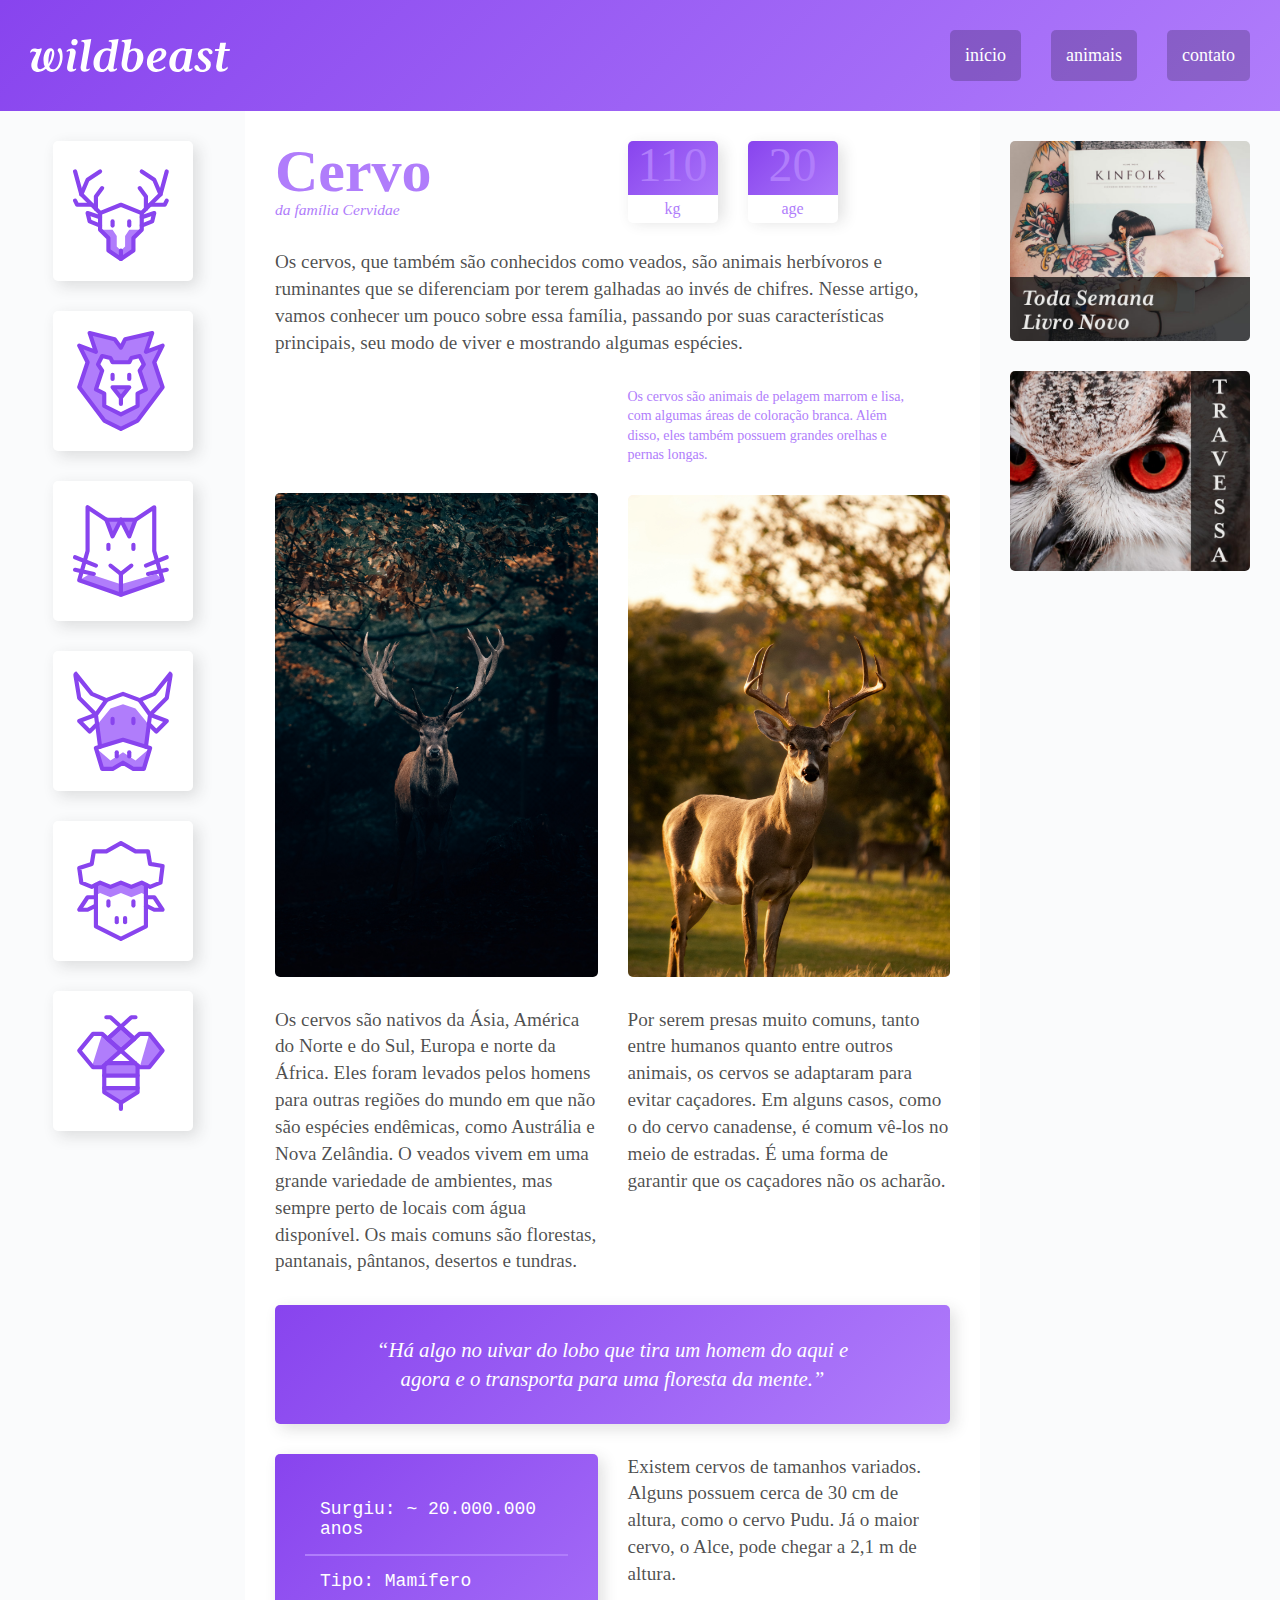
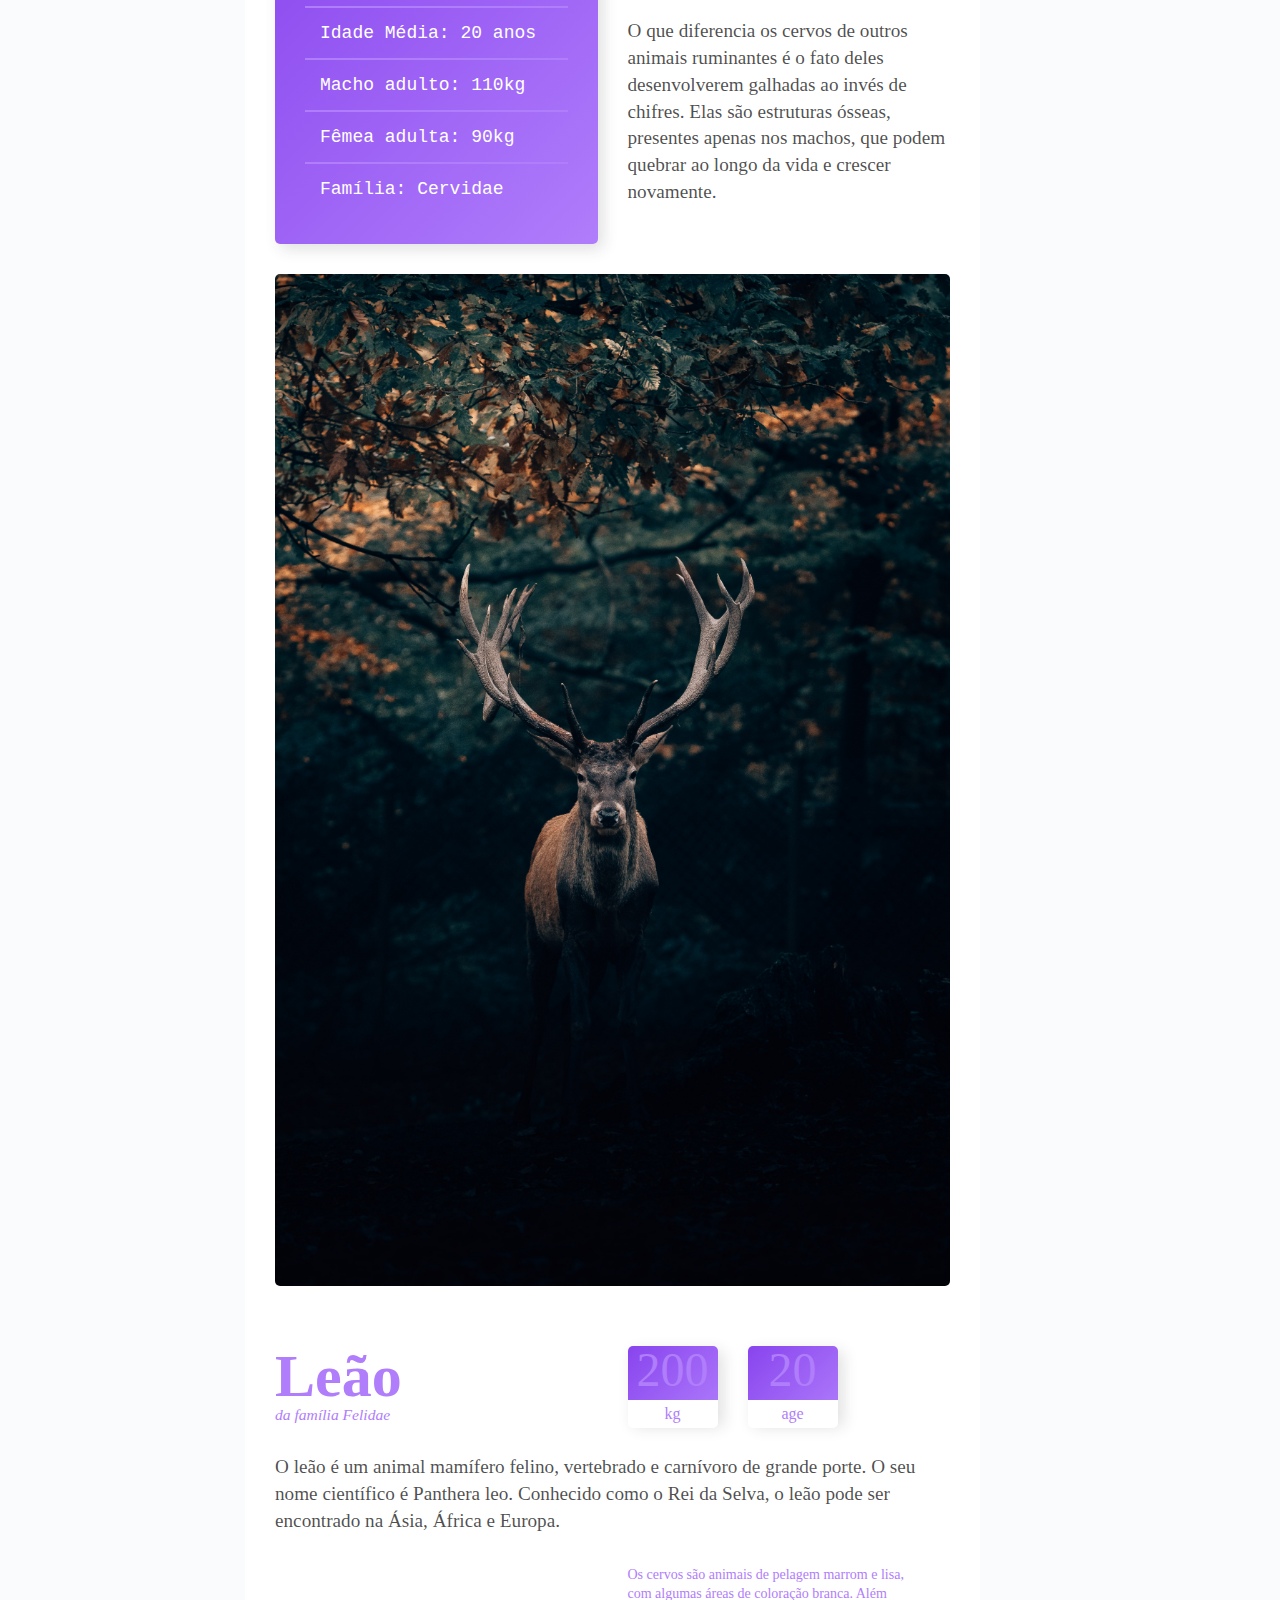
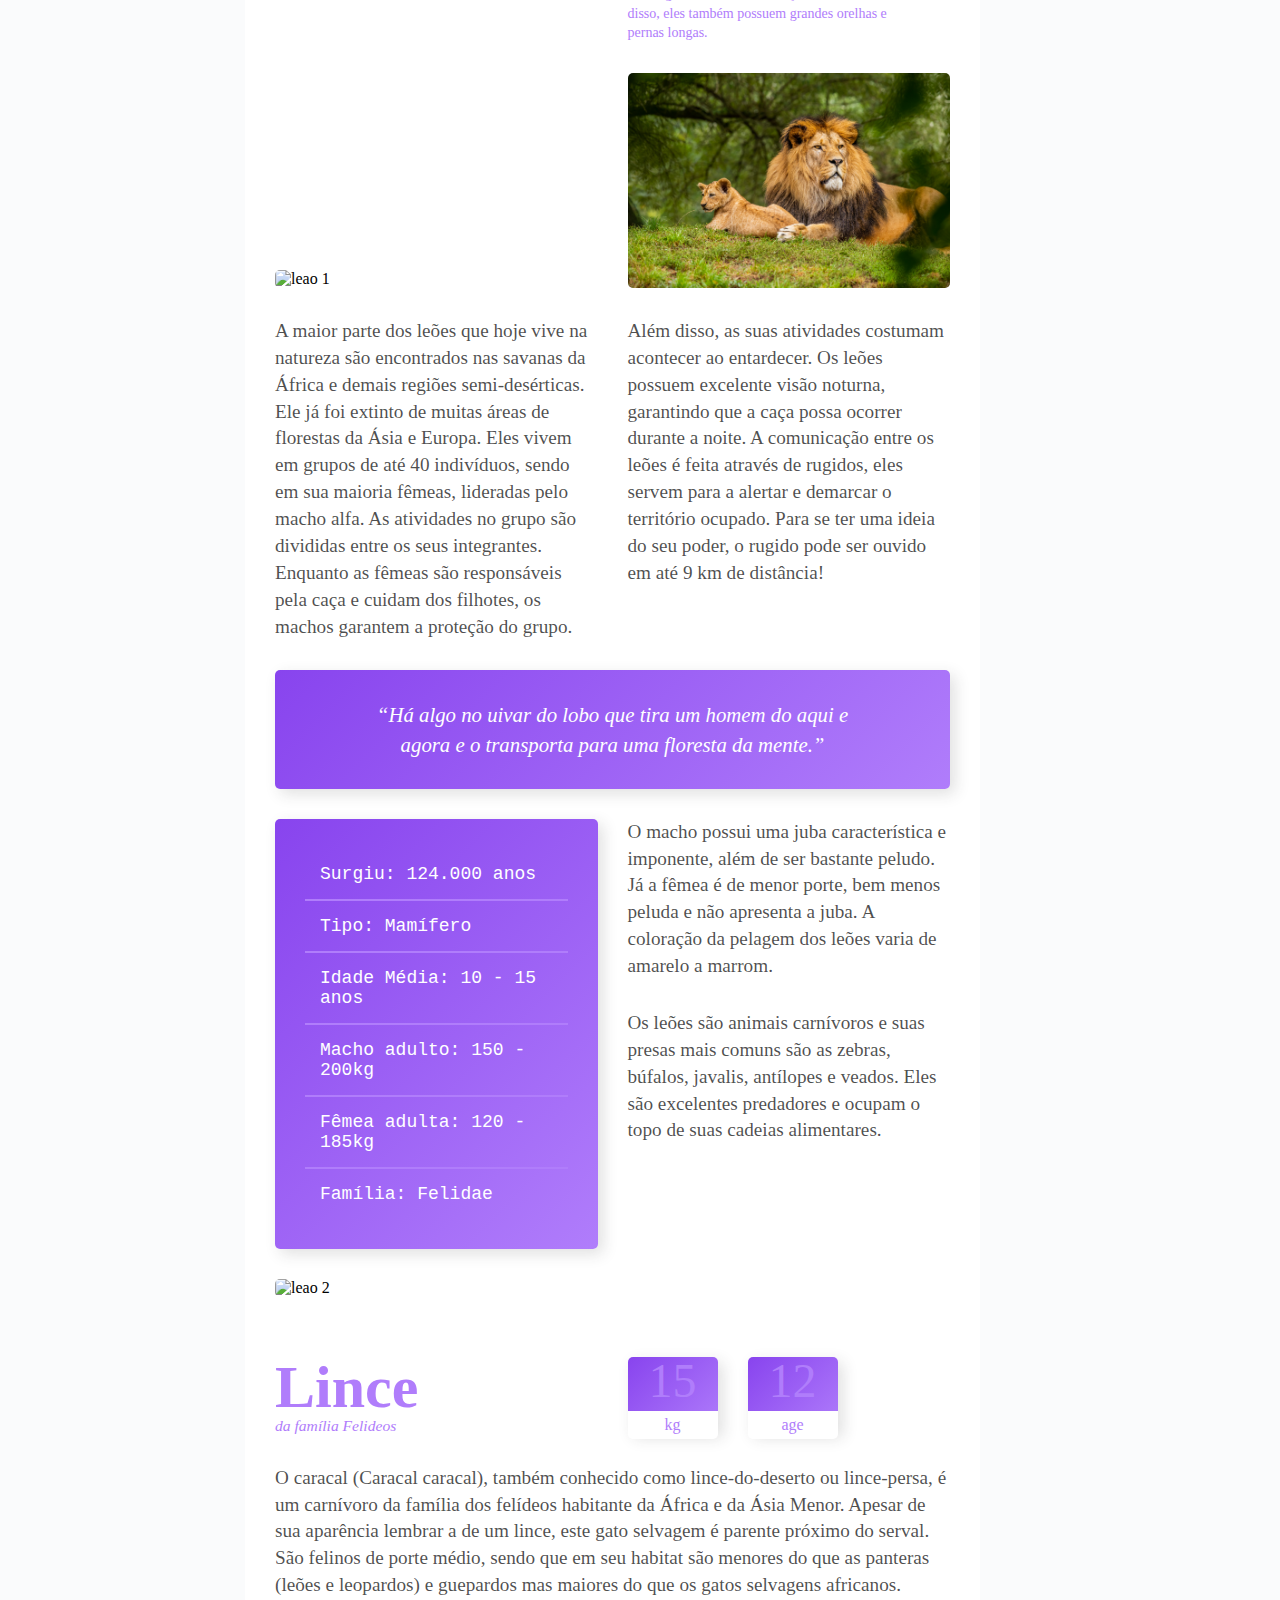
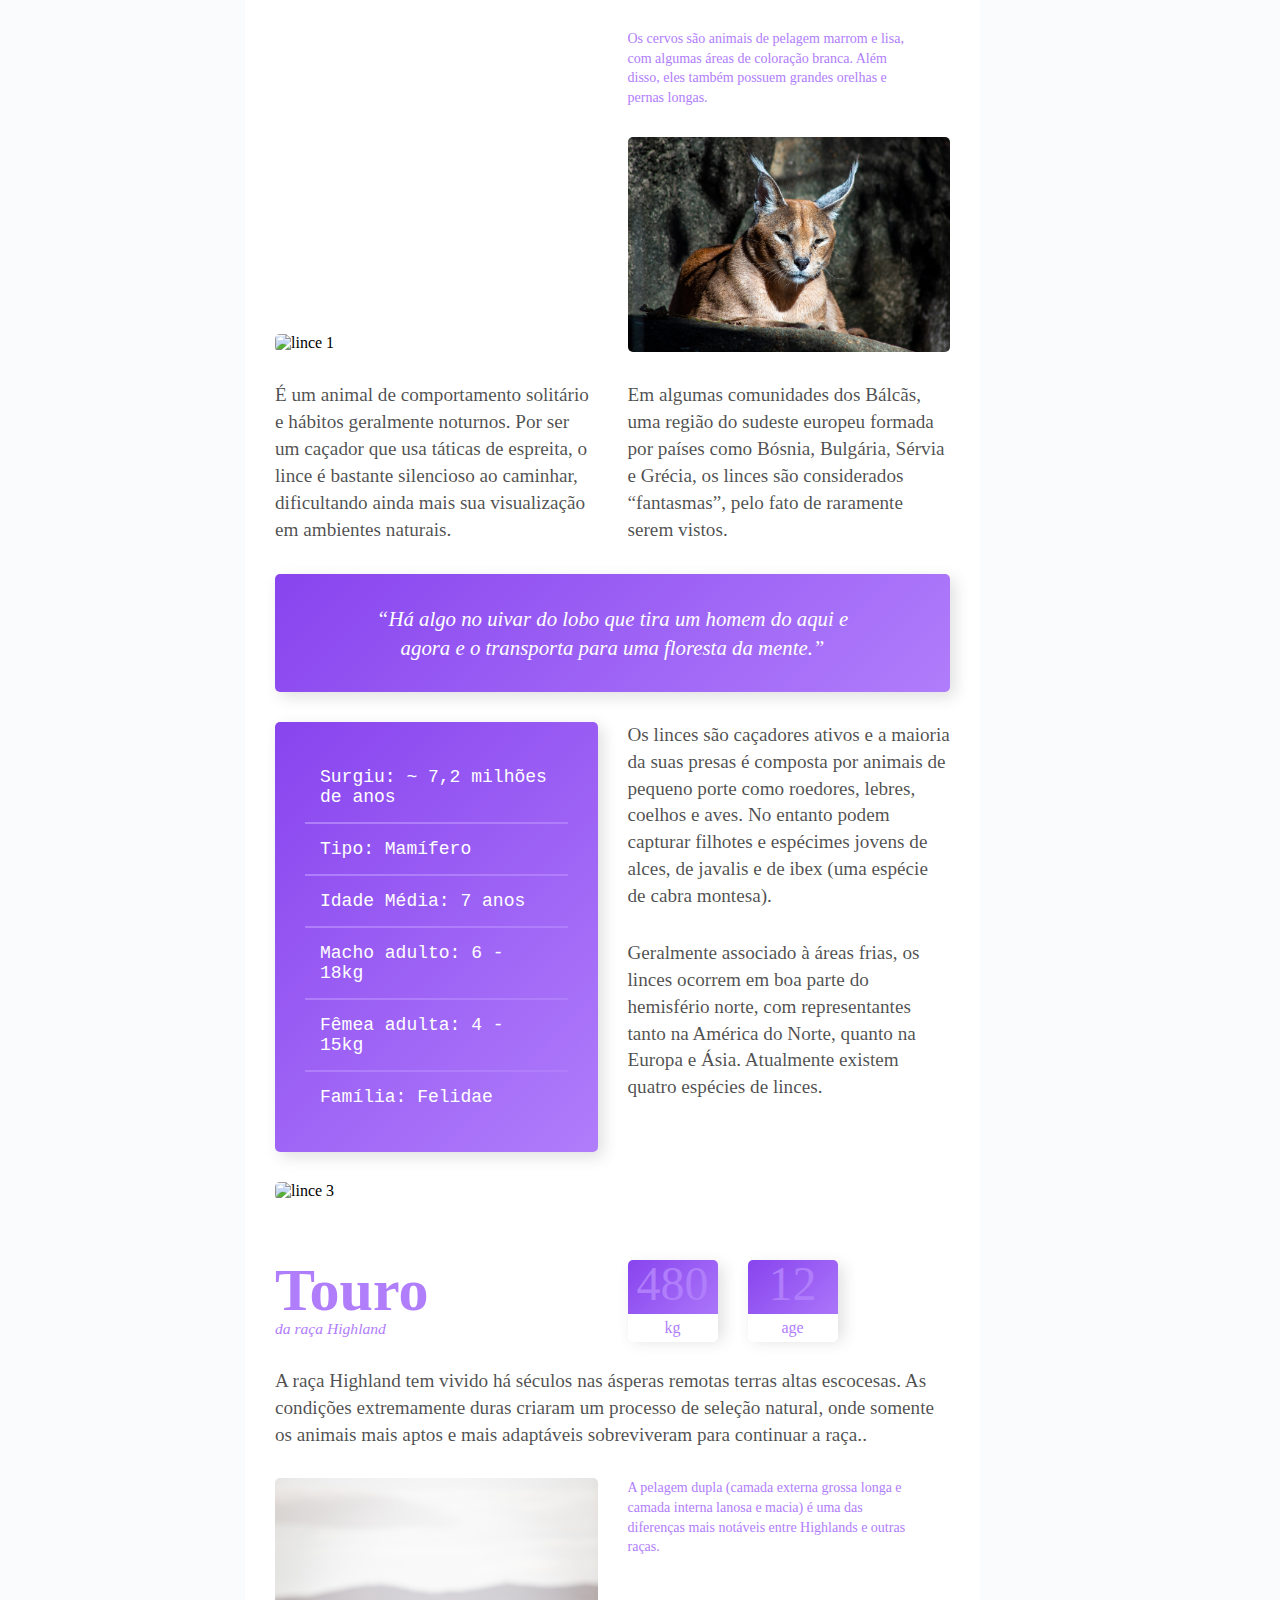
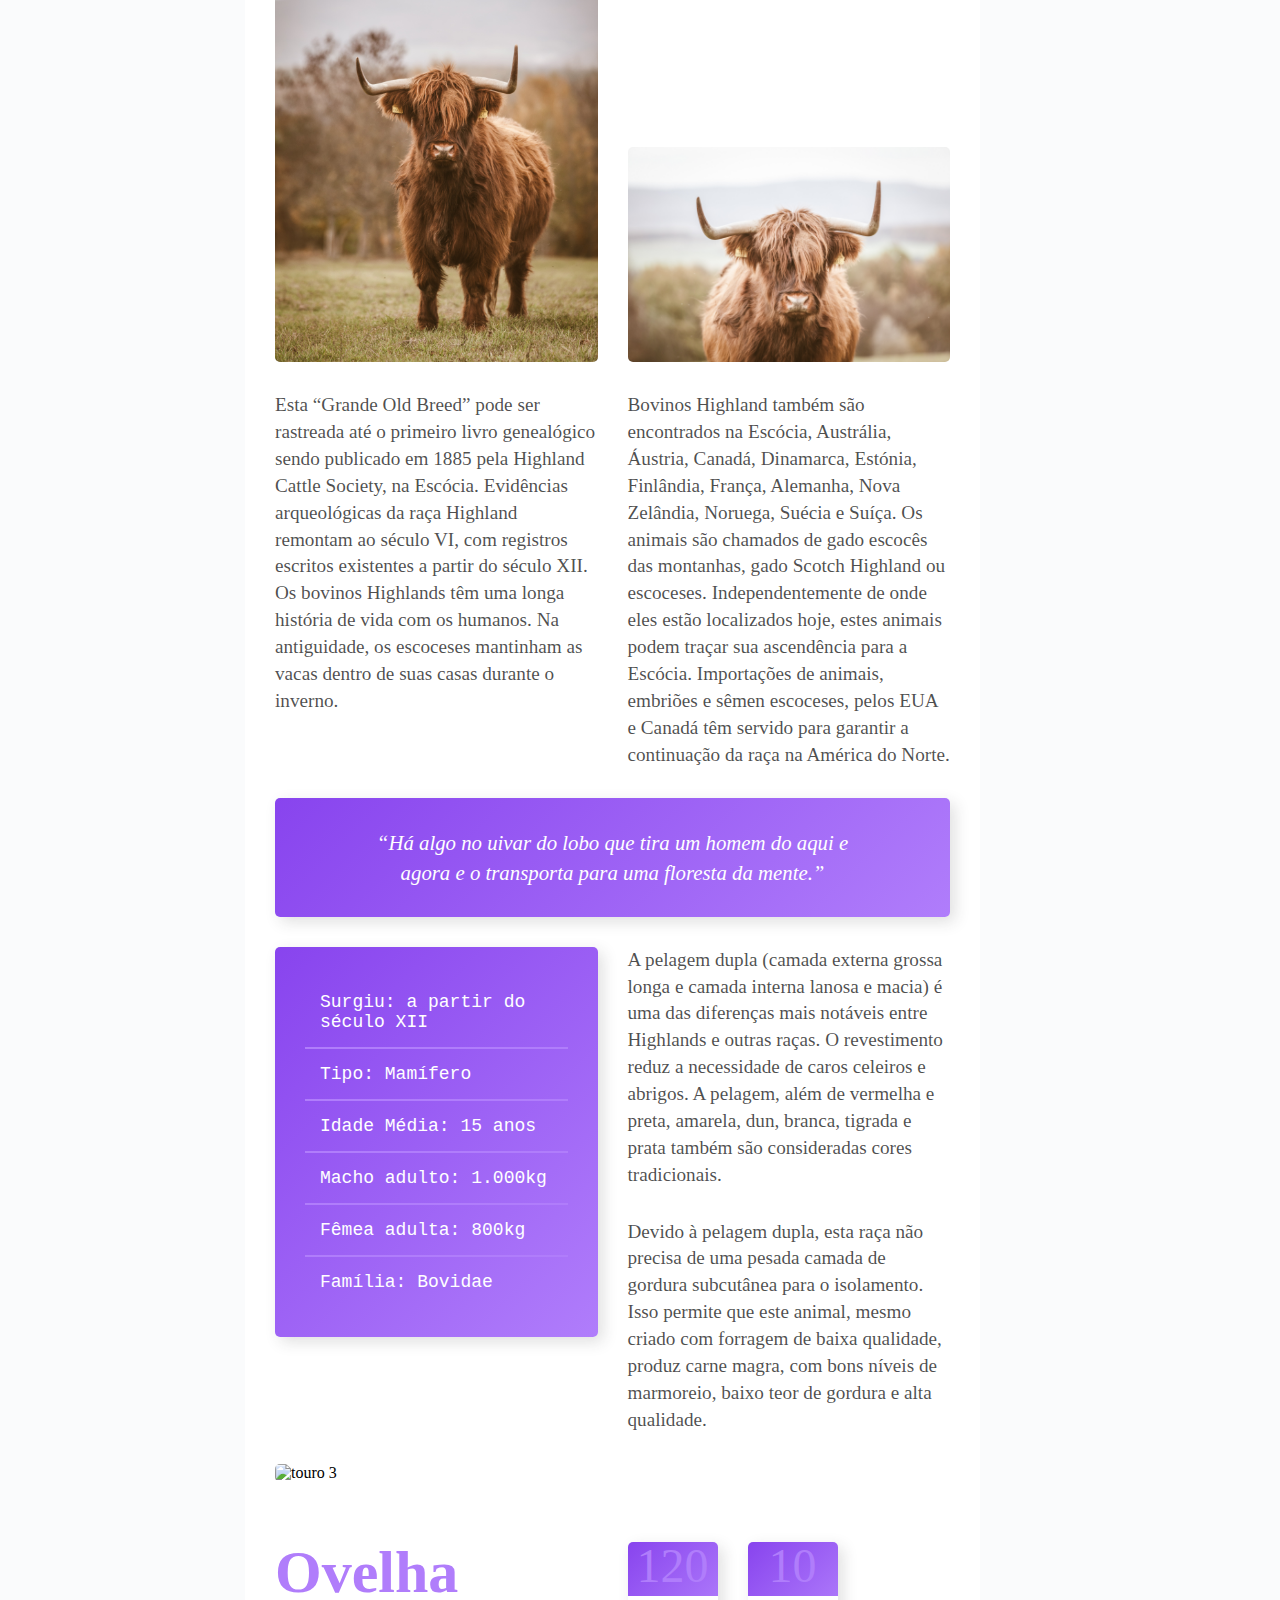
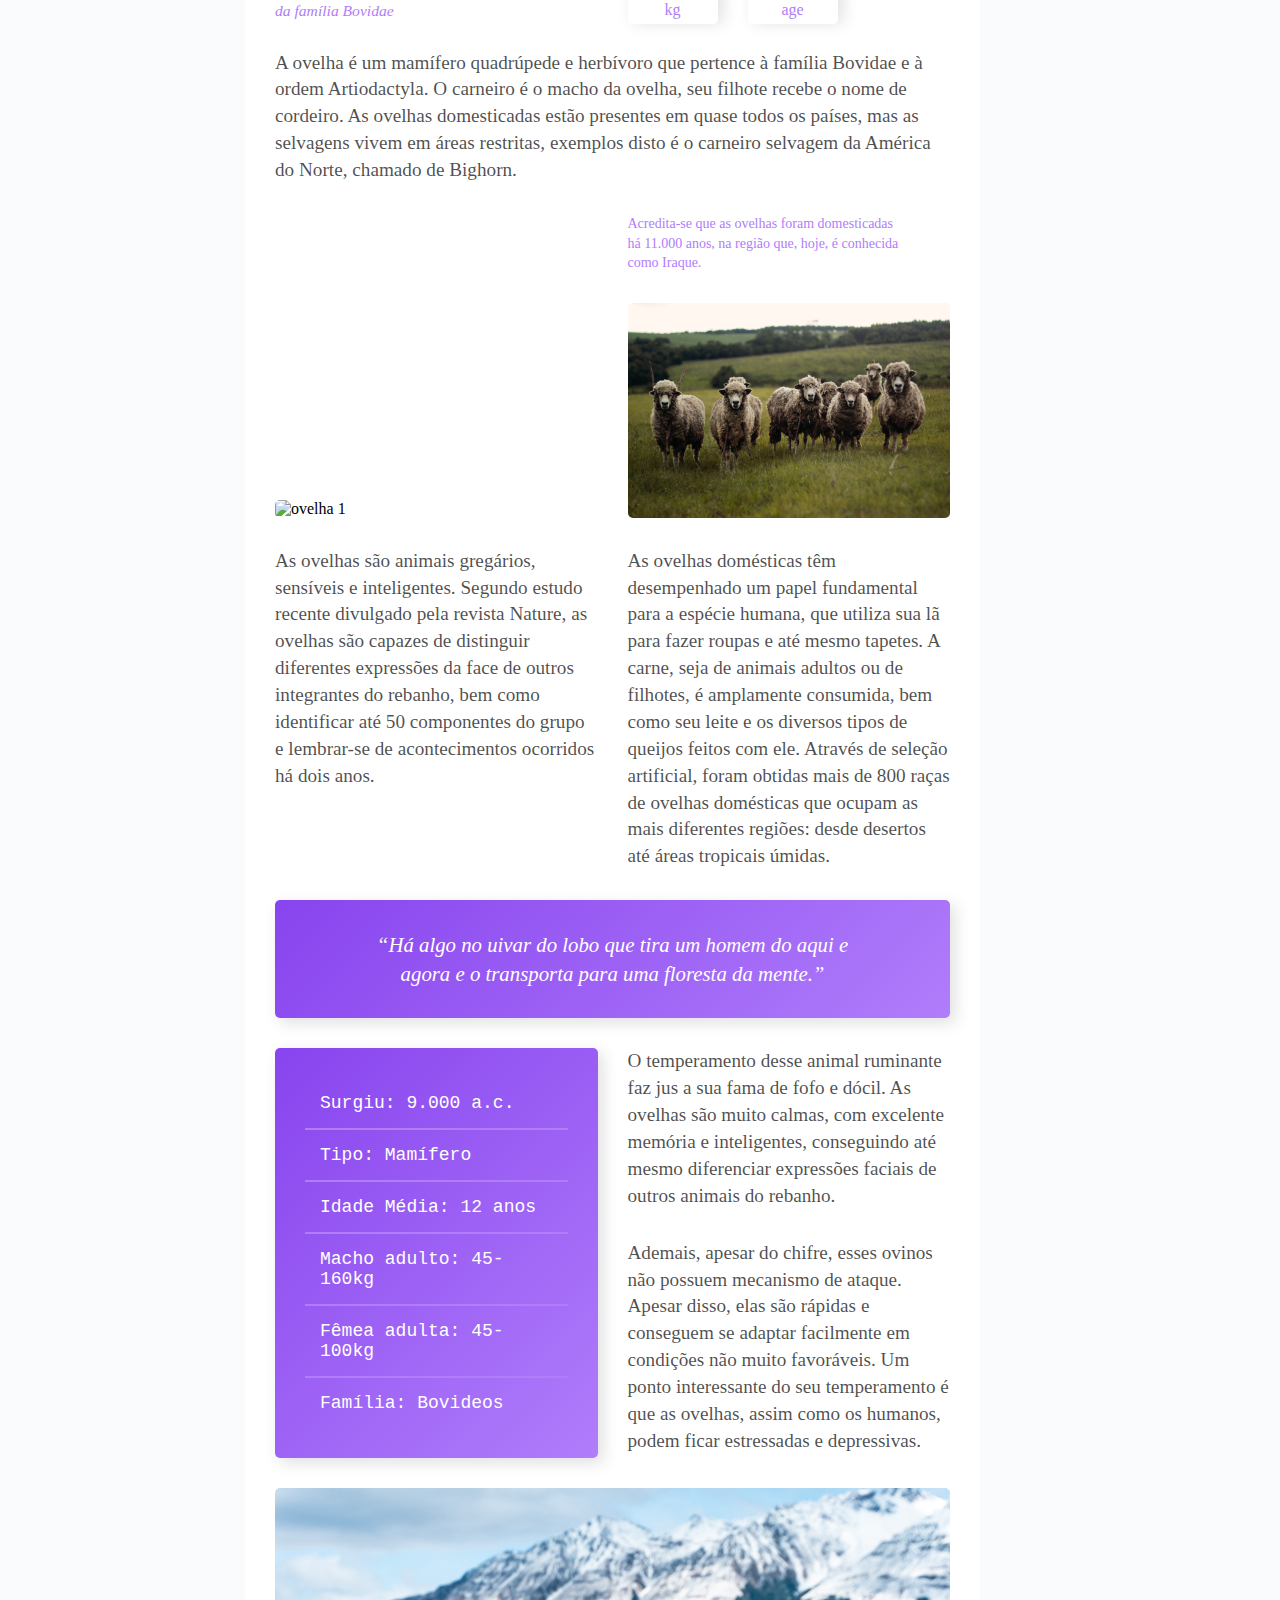
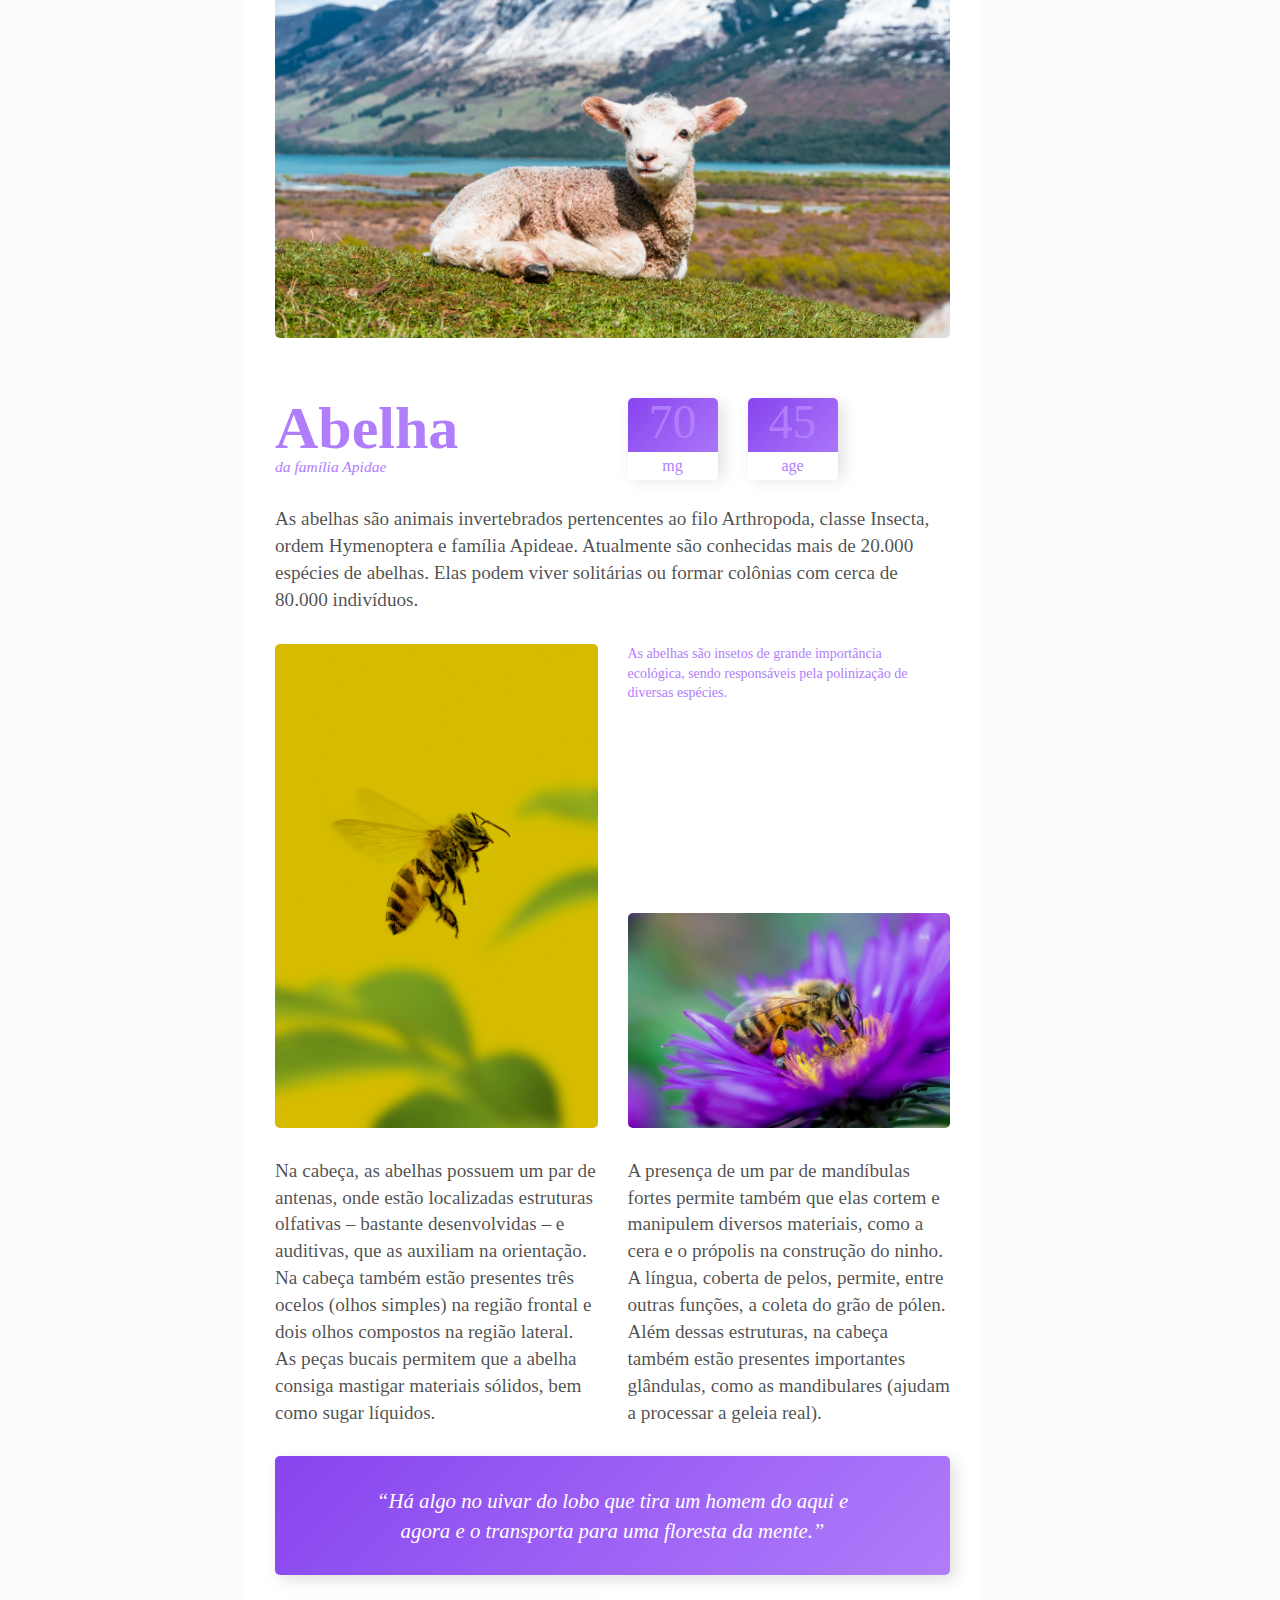
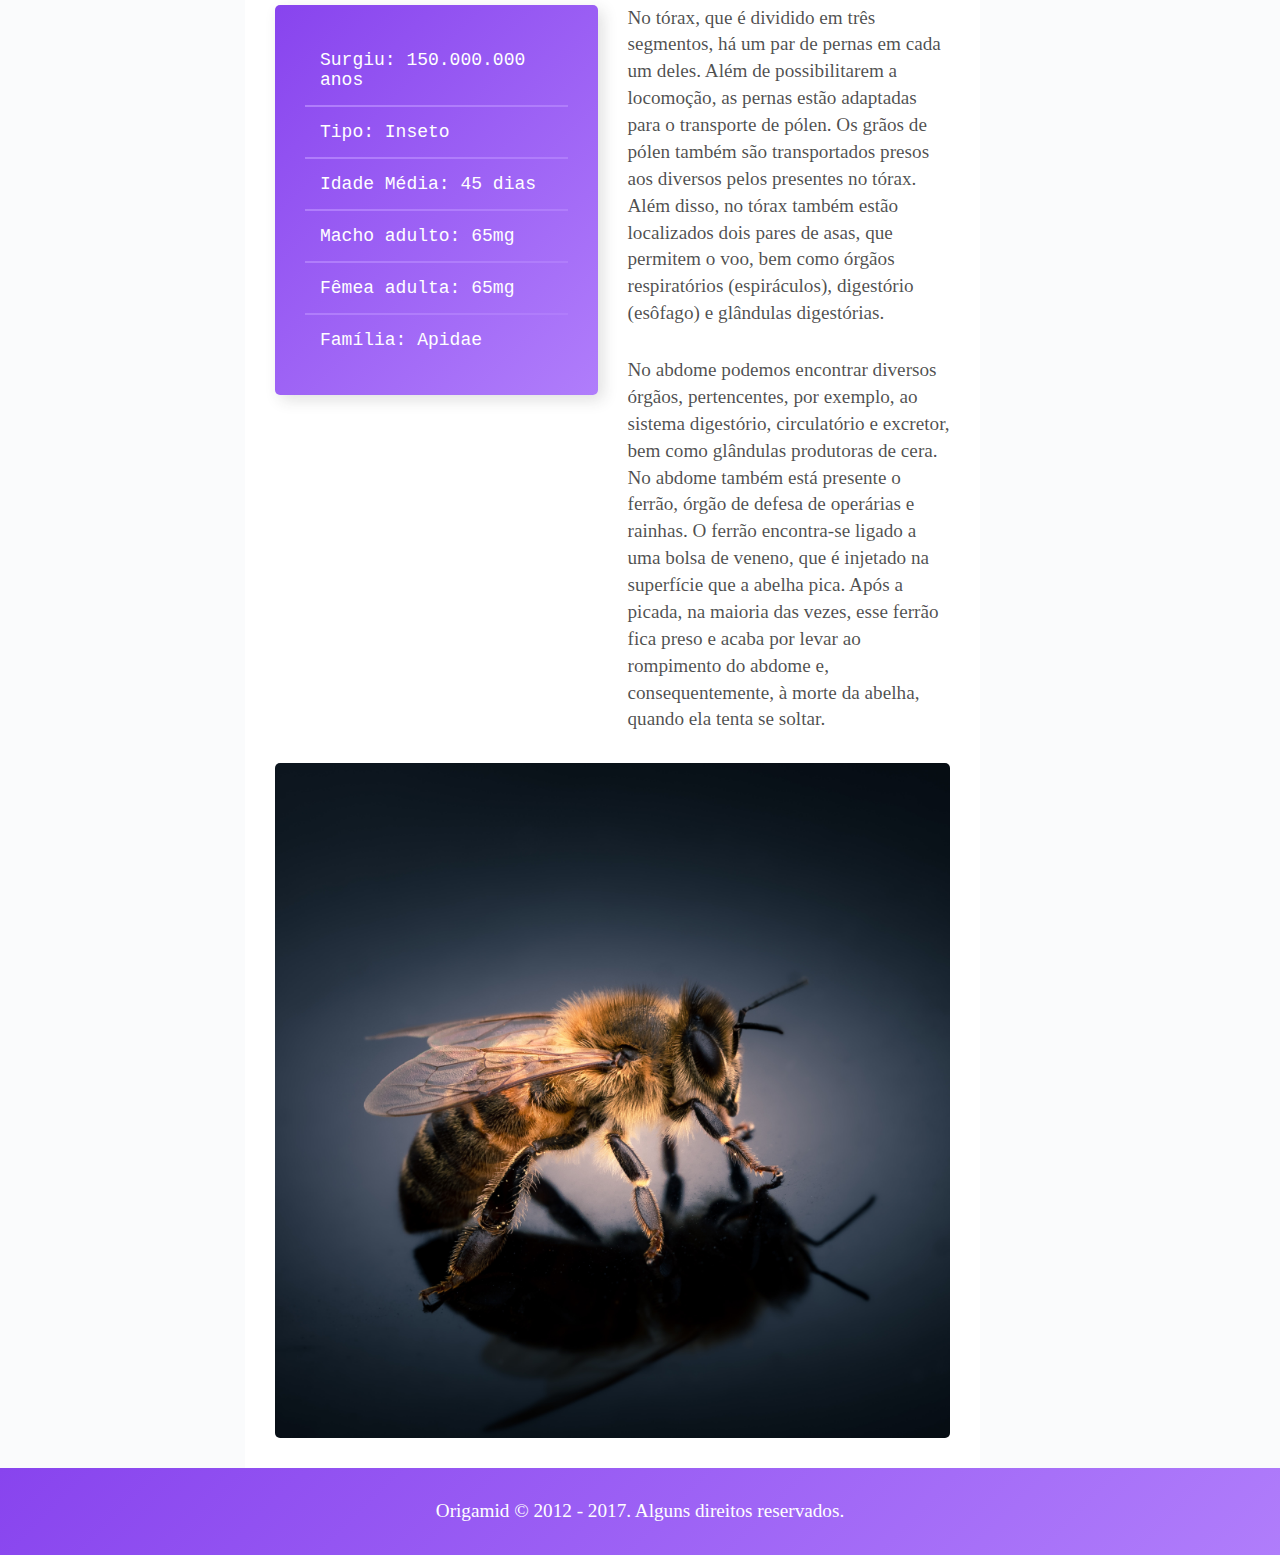
==== index.html @ 0ec4f4d4 "Adicionando classes de js aos elementos para manipulá-los" ====
<!DOCTYPE html>
<html lang="pt-BR">

<head>

  <meta charset="UTF-8">
  <meta http-equiv="X-UA-Compatible" content="IE=edge">
  <meta name="viewport" content="width=device-width, initial-scale=1.0, shrink-to-fit=no">

  <link href="https://fonts.googleapis.com/css2?family=Volkhov:ital,wght@0,400;0,700;1,400&display=swap" rel="stylesheet">

  <link rel="stylesheet" href="css/style.css">

  <title>Wildbeast</title>

</head>

<body>

  <div class="estrutura">
    <header class="header">
      <a href="#" class="logo"><img src="img/wildbeast.svg" alt="wildbeast"></a>

      <nav>
        <ul>
          <li><a href="./index.html">início</a></li>
          <li><a href="./animais.html">animais</a></li>
          <li><a href="./contato.html">contato</a></li>
        </ul>
      </nav>
    </header>

    <nav class="sidenav js-tabmenu">
      <ul>
        <li><a href="#"><img src="img/icones/cervo.svg" alt="cervo"></a></li>
        <li><a href="#"><img src="img/icones/leao.svg" alt="leao"></a></li>
        <li><a href="#"><img src="img/icones/gato.svg" alt="gato"></a></li>
        <li><a href="#"><img src="img/icones/vaca.svg" alt="vaca"></a></li>
        <li><a href="#"><img src="img/icones/ovelha.svg" alt="ovelha"></a></li>
        <li><a href="#"><img src="img/icones/abelha.svg" alt="abelha"></a></li>
      </ul>
    </nav>

    <main>
      <div class="js-tabcontent">
        <section class="content cervo">
          <div class="titulo">
            <h1>Cervo</h1>
            <span>da família Cervidae</span>
          </div>

          <div class="caracteristicas">
            <div>
              <span class="numero">110</span>
              <span class="rotulo">kg</span>
            </div>
            <div>
              <span class="numero">20</span>
              <span class="rotulo">age</span>
            </div>
          </div>
          <p class="col-wide">Os cervos, que também são conhecidos como veados, são animais herbívoros e ruminantes que se diferenciam por terem galhadas ao invés de chifres. Nesse artigo, vamos conhecer um pouco sobre essa família, passando por suas características principais, seu modo de viver e mostrando algumas espécies.</p>

          <img class="imagem-1" src="img/cervo1.jpg" alt="cervo 1">

          <p class="destaque">Os cervos são animais de pelagem marrom e lisa, com algumas áreas de coloração branca. Além disso, eles também possuem grandes orelhas e pernas longas.</p>

          <img class="imagem-2" src="img/cervo2.jpg" alt="cervo 2">

          <p>Os cervos são nativos da Ásia, América do Norte e do Sul, Europa e norte da África. Eles foram levados pelos homens para outras regiões do mundo em que não são espécies endêmicas, como Austrália e Nova Zelândia. O veados vivem em uma grande variedade de ambientes, mas sempre perto de locais com água disponível. Os mais comuns são florestas, pantanais, pântanos, desertos e tundras.</p>

          <p>Por serem presas muito comuns, tanto entre humanos quanto entre outros animais, os cervos se adaptaram para evitar caçadores. Em alguns casos, como o do cervo canadense, é comum vê-los no meio de estradas. É uma forma de garantir que os caçadores não os acharão.</p>

          <blockquote class="citacao col-wide">
            <p>“Há algo no uivar do lobo que tira um homem do aqui e agora e o transporta para uma floresta da mente.”</p>
          </blockquote>

          <ul class="atributos">
            <li>Surgiu: ~ 20.000.000 anos</li>
            <li>Tipo: Mamífero</li>
            <li>Idade Média: 20 anos</li>
            <li>Macho adulto: 110kg</li>
            <li>Fêmea adulta: 90kg</li>
            <li>Família: Cervidae</li>
          </ul>

          <div class="informacoes">
            <p>Existem cervos de tamanhos variados. Alguns possuem cerca de 30 cm de altura, como o cervo Pudu. Já o maior cervo, o Alce, pode chegar a 2,1 m de altura.</p>
            <p>O que diferencia os cervos de outros animais ruminantes é o fato deles desenvolverem galhadas ao invés de chifres. Elas são estruturas ósseas, presentes apenas nos machos, que podem quebrar ao longo da vida e crescer novamente.</p>
          </div>

          <img class="col-wide" src="img/cervo3.jpg" alt="cervo 3">
        </section>

        <section class="content leao">
          <div class="titulo">
            <h1>Leão</h1>
            <span>da família Felidae</span>
          </div>

          <div class="caracteristicas">
            <div>
              <span class="numero">200</span>
              <span class="rotulo">kg</span>
            </div>
            <div>
              <span class="numero">20</span>
              <span class="rotulo">age</span>
            </div>
          </div>
          <p class="col-wide">O leão é um animal mamífero felino, vertebrado e carnívoro de grande porte. O seu nome científico é Panthera leo. Conhecido como o Rei da Selva, o leão pode ser encontrado na Ásia, África e Europa.</p>

          <img class="imagem-1" src="img/leao1.jpg" alt="leao 1">

          <p class="destaque">Os cervos são animais de pelagem marrom e lisa, com algumas áreas de coloração branca. Além disso, eles também possuem grandes orelhas e pernas longas.</p>

          <img class="imagem-2" src="img/leao3.jpg" alt="leao 3">

          <p>A maior parte dos leões que hoje vive na natureza são encontrados nas savanas da África e demais regiões semi-desérticas. Ele já foi extinto de muitas áreas de florestas da Ásia e Europa. Eles vivem em grupos de até 40 indivíduos, sendo em sua maioria fêmeas, lideradas pelo macho alfa. As atividades no grupo são divididas entre os seus integrantes. Enquanto as fêmeas são responsáveis pela caça e cuidam dos filhotes, os machos garantem a proteção do grupo.</p>

          <p>Além disso, as suas atividades costumam acontecer ao entardecer. Os leões possuem excelente visão noturna, garantindo que a caça possa ocorrer durante a noite. A comunicação entre os leões é feita através de rugidos, eles servem para a alertar e demarcar o território ocupado. Para se ter uma ideia do seu poder, o rugido pode ser ouvido em até 9 km de distância!</p>

          <blockquote class="citacao col-wide">
            <p>“Há algo no uivar do lobo que tira um homem do aqui e agora e o transporta para uma floresta da mente.”</p>
          </blockquote>

          <ul class="atributos">
            <li>Surgiu: 124.000 anos</li>
            <li>Tipo: Mamífero</li>
            <li>Idade Média: 10 - 15 anos</li>
            <li>Macho adulto: 150 - 200kg</li>
            <li>Fêmea adulta: 120 - 185kg</li>
            <li>Família: Felidae</li>
          </ul>

          <div class="informacoes">
            <p>O macho possui uma juba característica e imponente, além de ser bastante peludo. Já a fêmea é de menor porte, bem menos peluda e não apresenta a juba. A coloração da pelagem dos leões varia de amarelo a marrom.</p>
            <p>Os leões são animais carnívoros e suas presas mais comuns são as zebras, búfalos, javalis, antílopes e veados. Eles são excelentes predadores e ocupam o topo de suas cadeias alimentares.</p>
          </div>

          <img class="col-wide" src="img/leao2.jpg" alt="leao 2">
        </section>

        <section class="content lince">
          <div class="titulo">
            <h1>Lince</h1>
            <span>da família Felideos</span>
          </div>

          <div class="caracteristicas">
            <div>
              <span class="numero">15</span>
              <span class="rotulo">kg</span>
            </div>
            <div>
              <span class="numero">12</span>
              <span class="rotulo">age</span>
            </div>
          </div>
          <p class="col-wide">O caracal (Caracal caracal), também conhecido como lince-do-deserto ou lince-persa, é um carnívoro da família dos felídeos habitante da África e da Ásia Menor. Apesar de sua aparência lembrar a de um lince, este gato selvagem é parente próximo do serval. São felinos de porte médio, sendo que em seu habitat são menores do que as panteras (leões e leopardos) e guepardos mas maiores do que os gatos selvagens africanos.</p>

          <img class="imagem-1" src="img/gato-selvagem1.jpg" alt="lince 1">

          <p class="destaque">Os cervos são animais de pelagem marrom e lisa, com algumas áreas de coloração branca. Além disso, eles também possuem grandes orelhas e pernas longas.</p>

          <img class="imagem-2" src="img/gato-selvagem2.jpg" alt="lince 2">

          <p>É um animal de comportamento solitário e hábitos geralmente noturnos. Por ser um caçador que usa táticas de espreita, o lince é bastante silencioso ao caminhar, dificultando ainda mais sua visualização em ambientes naturais.</p>

          <p>Em algumas comunidades dos Bálcãs, uma região do sudeste europeu formada por países como Bósnia, Bulgária, Sérvia e Grécia, os linces são considerados “fantasmas”, pelo fato de raramente serem vistos.</p>

          <blockquote class="citacao col-wide">
            <p>“Há algo no uivar do lobo que tira um homem do aqui e agora e o transporta para uma floresta da mente.”</p>
          </blockquote>

          <ul class="atributos">
            <li>Surgiu: ~ 7,2 milhões de anos</li>
            <li>Tipo: Mamífero</li>
            <li>Idade Média: 7 anos</li>
            <li>Macho adulto: 6 - 18kg</li>
            <li>Fêmea adulta: 4 - 15kg</li>
            <li>Família: Felidae</li>
          </ul>

          <div class="informacoes">
            <p>Os linces são caçadores ativos e a maioria da suas presas é composta por animais de pequeno porte como roedores, lebres, coelhos e aves. No entanto podem capturar filhotes e espécimes jovens de alces, de javalis e de ibex (uma espécie de cabra montesa).</p>
            <p>Geralmente associado à áreas frias, os linces ocorrem em boa parte do hemisfério norte, com representantes tanto na América do Norte, quanto na Europa e Ásia. Atualmente existem quatro espécies de linces.</p>
          </div>

          <img class="col-wide" src="img/gato-selvagem3.jpg" alt="lince 3">
        </section>

        <section class="content touro">
          <div class="titulo">
            <h1>Touro</h1>
            <span>da raça Highland</span>
          </div>

          <div class="caracteristicas">
            <div>
              <span class="numero">480</span>
              <span class="rotulo">kg</span>
            </div>
            <div>
              <span class="numero">12</span>
              <span class="rotulo">age</span>
            </div>
          </div>
          <p class="col-wide">A raça Highland tem vivido há séculos nas ásperas remotas terras altas escocesas. As condições extremamente duras criaram um processo de seleção natural, onde somente os animais mais aptos e mais adaptáveis sobreviveram para continuar a raça..</p>

          <img class="imagem-1" src="img/touro1.jpg" alt="touro 1">

          <p class="destaque">A pelagem dupla (camada externa grossa longa e camada interna lanosa e macia) é uma das diferenças mais notáveis entre Highlands e outras raças.</p>

          <img class="imagem-2" src="img/touro2.jpg" alt="touro 2">

          <p>Esta “Grande Old Breed” pode ser rastreada até o primeiro livro genealógico sendo publicado em 1885 pela Highland Cattle Society, na Escócia. Evidências arqueológicas da raça Highland remontam ao século VI, com registros escritos existentes a partir do século XII. Os bovinos Highlands têm uma longa história de vida com os humanos. Na antiguidade, os escoceses mantinham as vacas dentro de suas casas durante o inverno.</p>

          <p>Bovinos Highland também são encontrados na Escócia, Austrália, Áustria, Canadá, Dinamarca, Estónia, Finlândia, França, Alemanha, Nova Zelândia, Noruega, Suécia e Suíça. Os animais são chamados de gado escocês das montanhas, gado Scotch Highland ou escoceses. Independentemente de onde eles estão localizados hoje, estes animais podem traçar sua ascendência para a Escócia. Importações de animais, embriões e sêmen escoceses, pelos EUA e Canadá têm servido para garantir a continuação da raça na América do Norte.</p>

          <blockquote class="citacao col-wide">
            <p>“Há algo no uivar do lobo que tira um homem do aqui e agora e o transporta para uma floresta da mente.”</p>
          </blockquote>

          <ul class="atributos">
            <li>Surgiu: a partir do século XII</li>
            <li>Tipo: Mamífero</li>
            <li>Idade Média: 15 anos</li>
            <li>Macho adulto: 1.000kg</li>
            <li>Fêmea adulta: 800kg</li>
            <li>Família: Bovidae</li>
          </ul>

          <div class="informacoes">
            <p>A pelagem dupla (camada externa grossa longa e camada interna lanosa e macia) é uma das diferenças mais notáveis entre Highlands e outras raças. O revestimento reduz a necessidade de caros celeiros e abrigos. A pelagem, além de vermelha e preta, amarela, dun, branca, tigrada e prata também são consideradas cores tradicionais.</p>
            <p>Devido à pelagem dupla, esta raça não precisa de uma pesada camada de gordura subcutânea para o isolamento. Isso permite que este animal, mesmo criado com forragem de baixa qualidade, produz carne magra, com bons níveis de marmoreio, baixo teor de gordura e alta qualidade.</p>
          </div>

          <img class="col-wide" src="img/touro3.jpg" alt="touro 3">
        </section>

        <section class="content ovelha">
          <div class="titulo">
            <h1>Ovelha</h1>
            <span>da família Bovidae</span>
          </div>

          <div class="caracteristicas">
            <div>
              <span class="numero">120</span>
              <span class="rotulo">kg</span>
            </div>
            <div>
              <span class="numero">10</span>
              <span class="rotulo">age</span>
            </div>
          </div>
          <p class="col-wide">A ovelha é um mamífero quadrúpede e herbívoro que pertence à família Bovidae e à ordem Artiodactyla. O carneiro é o macho da ovelha, seu filhote recebe o nome de cordeiro. As ovelhas domesticadas estão presentes em quase todos os países, mas as selvagens vivem em áreas restritas, exemplos disto é o carneiro selvagem da América do Norte, chamado de Bighorn.</p>

          <img class="imagem-1" src="img/ovelhas.jpg" alt="ovelha 1">

          <p class="destaque">Acredita-se que as ovelhas foram domesticadas há 11.000 anos, na região que, hoje, é conhecida como Iraque.</p>

          <img class="imagem-2" src="img/ovelha2.jpg" alt="ovelha 2">

          <p>As ovelhas são animais gregários, sensíveis e inteligentes. Segundo estudo recente divulgado pela revista Nature, as ovelhas são capazes de distinguir diferentes expressões da face de outros integrantes do rebanho, bem como identificar até 50 componentes do grupo e lembrar-se de acontecimentos ocorridos há dois anos.</p>

          <p>As ovelhas domésticas têm desempenhado um papel fundamental para a espécie humana, que utiliza sua lã para fazer roupas e até mesmo tapetes. A carne, seja de animais adultos ou de filhotes, é amplamente consumida, bem como seu leite e os diversos tipos de queijos feitos com ele. Através de seleção artificial, foram obtidas mais de 800 raças de ovelhas domésticas que ocupam as mais diferentes regiões: desde desertos até áreas tropicais úmidas.</p>

          <blockquote class="citacao col-wide">
            <p>“Há algo no uivar do lobo que tira um homem do aqui e agora e o transporta para uma floresta da mente.”</p>
          </blockquote>

          <ul class="atributos">
            <li>Surgiu: 9.000 a.c.</li>
            <li>Tipo: Mamífero</li>
            <li>Idade Média: 12 anos</li>
            <li>Macho adulto: 45-160kg</li>
            <li>Fêmea adulta: 45-100kg</li>
            <li>Família: Bovideos</li>
          </ul>

          <div class="informacoes">
            <p>O temperamento desse animal ruminante faz jus a sua fama de fofo e dócil. As ovelhas são muito calmas, com excelente memória e inteligentes, conseguindo até mesmo diferenciar expressões faciais de outros animais do rebanho.</p>
            <p>Ademais, apesar do chifre, esses ovinos não possuem mecanismo de ataque. Apesar disso, elas são rápidas e conseguem se adaptar facilmente em condições não muito favoráveis. Um ponto interessante do seu temperamento é que as ovelhas, assim como os humanos, podem ficar estressadas e depressivas.</p>
          </div>

          <img class="col-wide" src="img/ovelha3.jpg" alt="ovelha 3">
        </section>

        <section class="content abelha">
          <div class="titulo">
            <h1>Abelha</h1>
            <span>da família Apidae</span>
          </div>

          <div class="caracteristicas">
            <div>
              <span class="numero">70</span>
              <span class="rotulo">mg</span>
            </div>
            <div>
              <span class="numero">45</span>
              <span class="rotulo">age</span>
            </div>
          </div>
          <p class="col-wide">
            As abelhas são animais invertebrados pertencentes ao filo Arthropoda, classe Insecta, ordem Hymenoptera e família Apideae. Atualmente são conhecidas mais de 20.000 espécies de abelhas. Elas podem viver solitárias ou formar colônias com cerca de 80.000 indivíduos.</p>

          <img class="imagem-1" src="img/abelha.jpg" alt="abelha 1">

          <p class="destaque">As abelhas são insetos de grande importância ecológica, sendo responsáveis pela polinização de diversas espécies.</p>

          <img class="imagem-2" src="img/abelha2.jpg" alt="abelha 2">

          <p>Na cabeça, as abelhas possuem um par de antenas, onde estão localizadas estruturas olfativas – bastante desenvolvidas – e auditivas, que as auxiliam na orientação. Na cabeça também estão presentes três ocelos (olhos simples) na região frontal e dois olhos compostos na região lateral. As peças bucais permitem que a abelha consiga mastigar materiais sólidos, bem como sugar líquidos.</p>

          <p>A presença de um par de mandíbulas fortes permite também que elas cortem e manipulem diversos materiais, como a cera e o própolis na construção do ninho. A língua, coberta de pelos, permite, entre outras funções, a coleta do grão de pólen. Além dessas estruturas, na cabeça também estão presentes importantes glândulas, como as mandibulares (ajudam a processar a geleia real).</p>

          <blockquote class="citacao col-wide">
            <p>“Há algo no uivar do lobo que tira um homem do aqui e agora e o transporta para uma floresta da mente.”</p>
          </blockquote>

          <ul class="atributos">
            <li>Surgiu: 150.000.000 anos</li>
            <li>Tipo: Inseto</li>
            <li>Idade Média: 45 dias</li>
            <li>Macho adulto: 65mg</li>
            <li>Fêmea adulta: 65mg</li>
            <li>Família: Apidae</li>
          </ul>

          <div class="informacoes">
            <p>No tórax, que é dividido em três segmentos, há um par de pernas em cada um deles. Além de possibilitarem a locomoção, as pernas estão adaptadas para o transporte de pólen. Os grãos de pólen também são transportados presos aos diversos pelos presentes no tórax. Além disso, no tórax também estão localizados dois pares de asas, que permitem o voo, bem como órgãos respiratórios (espiráculos), digestório (esôfago) e glândulas digestórias.</p>
            <p>No abdome podemos encontrar diversos órgãos, pertencentes, por exemplo, ao sistema digestório, circulatório e excretor, bem como glândulas produtoras de cera. No abdome também está presente o ferrão, órgão de defesa de operárias e rainhas. O ferrão encontra-se ligado a uma bolsa de veneno, que é injetado na superfície que a abelha pica. Após a picada, na maioria das vezes, esse ferrão fica preso e acaba por levar ao rompimento do abdome e, consequentemente, à morte da abelha, quando ela tenta se soltar.</p>
          </div>

          <img class="col-wide" src="img/abelha3.jpg" alt="abelha 3">
        </section>
      </div>
    </main>

    <aside class="anuncios">
      <div class="anuncio-item" alt=" descricao anuncio">
        <img src="img/anuncio-1.jpg">
      </div>

      <div class="anuncio-item" alt=" descricao anuncio">
        <img src="img/anuncio-2.jpg">
      </div>
    </aside>

    <footer class="footer">
      <p>Origamid © 2012 - 2017. Alguns direitos reservados.</p>
    </footer>
  </div>

  <script src="script.js"></script>
</body>

</html>
---- css/style.css ----
body, p, h1, ul, li, blockquote{
  padding: 0;
  margin: 0;
}

body{
  font-family: 'Volkorn', Georgia, serif;
}

li{
  list-style: none;
}

a{
  text-decoration: none;
}

img{
  width: 100%;
  display: block;
  border-radius: 5px;
}

/*Grid geral*/

.estrutura{
  display: grid;
  grid-template-columns: minmax(160px, 1fr) 3fr 300px;
  grid-template-areas: 
  'header header header'
  'sidenav content anuncios'
  'footer footer footer'
  ;
}

@media(max-width:1000px){
  .estrutura{
    grid-template-columns: minmax(160px, 1fr) 3fr;
    grid-template-areas: 
    'header header'
    'sidenav content'
    'sidenav  anuncios'
    'footer footer'
    ;
  }
}

@media(max-width:760px){
  .estrutura{
    grid-template-columns: 100%;
    grid-template-areas: 
    'header'
    'sidenav'
    'content'
    'anuncios'
    'footer'
    ;
  }
}

/*Header*/

.header{
  grid-area: header;
  background: linear-gradient(135deg, #8844ee, #b07dfb);
  padding: 30px;
  display: grid;
  grid-template-columns: 1fr auto;
  align-items: center;
}

.logo{
  max-width: 200px;
}

.header nav ul{
  display: flex;
  flex-wrap: wrap;
}

.header nav a{
  display: block;
  padding: 15px;
  color: white;
  font-size: 1.125em;
  background: rgba(0, 0, 0, .2);
  border-radius: 5px;
  transition: .2s;
}

.header nav a:hover{
  background: rgba(0, 0, 0, .4);
}

.header li + li{ /*li + li = toda li que vier após outra li, ou seja, o 1 item não vai ser selecionado pois não vem nada antes dele*/
  margin-left: 30px;
}

@media (max-width:760px){
  .header{
    grid-template-columns: auto;
  }
  .logo{
    margin-bottom: 20px;
  }
  .header nav a{
    font-size: 1em;
  }
  .header li + li{
    margin-left: 10px;
  }
}

/*Sidenav*/

.sidenav{
  grid-area: sidenav;
  background: #fafbfc;
  padding: 30px;
}

.sidenav li a{
  display: block;
  min-width: 60px;
  max-width: 100px;
  margin: 0 auto 30px auto;
  background: white;
  padding: 20px;
  border-radius: 5px;
  box-shadow: 5px 5px 15px 0 rgba(44, 44, 44, .15);
  transition: .2s ease-out /* para a transision sair mais suave*/;
}

.sidenav li a:hover{
  background: #b07dfb;
}

@keyframes seta{
  from{
    right: 30px;
  }
  to{
    right: 20px;
  }
}

@media(max-width: 760px){
  .sidenav{
    overflow-x: auto;
    -webkit-overflow-scrolling: touch;
    -ms-overflow-style: -ms-autohiding-scrollbar;
    position: relative;
  }
  .sidenav::after{
    content: '⇢';
    font-size: 25px;
    position: absolute;
    top: 5px;
    right: 30px;
    color: rgba(0, 0, 0, .3);
    animation: seta .5s ease-in 0s infinite alternate;
  }
  .sidenav ul{
    display: flex;
  }
  .sidenav ul li{
    flex: 1 0 60px; /*Para n diminuir mais que 60px*/
  }
  .sidenav{
    padding: 0 30px;
  }
  .sidenav li a{
    margin: 30px 30px 30px 0;
  }
}

/*Content*/

.content{
  grid-area: content;
  max-width: 900px;
  margin: 0 auto;
  padding: 30px;
  display: grid;
  grid-template-columns: 1fr 1fr;
  grid-gap: 30px;
}

.col-wide{
  grid-column: 1/-1;
}

.imagem-1{
  grid-row: span 2;
  align-self: end;
}

.imagem-2{
  align-self: end;
}

@media(max-width:600px){
  .content{
    grid-template-columns: auto;
  }
}

/*Estilos Content*/

p{
  font-size: 1.2em;
  line-height: 1.4;
  color: rgba(0, 0, 0, .7);
}

.informacoes p + p{
  margin-top: 30px;
}

/*Título*/

.titulo{
  color: #b07dfb;
}

.titulo h1{
  font-size: 3.75em;
  line-height: 1;
  font-weight: 700;
}

.titulo span{
  font-size: .975em;
  font-style: italic;
}

/*Características*/

.caracteristicas{
  display: flex;
  align-self: flex-start;
}

.caracteristicas > div{
  width: 90px;
  text-align: center;
  background: linear-gradient(135deg, #8844ee, #b07dfb);
  border-radius: 5px;
  box-shadow:  5px 5px 15px 0 rgba(44, 44, 44, .15);
  position: relative;
}

.caracteristicas > div:first-child{
  margin-right: 30px;
}

.leao3{
  height: 300px;
}

.caracteristicas span{
  display: block;
  color: #b07dfb;
}

.numero{
  color: #b07dfb;
  font-size: 3em;
  line-height: 1;
  margin: 10 auto;
}

.rotulo{
  background: white;
  border-radius: 0 0 5px 5px;
  padding: 5px 0;
  position: relative;
  top: 6px;
}

.destaque{
  font-size: 0.875em;
  color: #b07dfb;
  max-width: 20em;
}

.citacao, .atributos{
  align-self: start;
  padding: 30px;
  border-radius: 5px;
  box-shadow: 5px 5px 15px 0px rgba(44, 44, 44, .15);
  background: linear-gradient(135deg, #8844ee, #b07dfb);
}

.citacao p{
  font-size: 1.3em;
  font-style: italic;
  text-align: center;
  max-width: 500px;
  margin: 0 auto;
  color: white;
}

.atributos li{
  color: white;
  font-family: Courier, monospace;
  font-size: 1.125em;
  padding: 15px;
}

.atributos li + li{
  border-top: 2px solid #b07dfb;
}

/*Anúncios*/

.anuncios{
  grid-area: anuncios;
  background: #fafbfc;
  display: grid;
  align-content: start;
  padding: 30px;
  grid-gap: 30px;
  grid-template-columns: repeat(auto-fit, minmax(150px, 1fr));
}

/*Footer*/

.footer{
  grid-area: footer;
  background: linear-gradient(135deg, #8844ee, #b07dfb);
}

.footer p{
  color: white;
  text-align: center;
  padding: 30px;
}
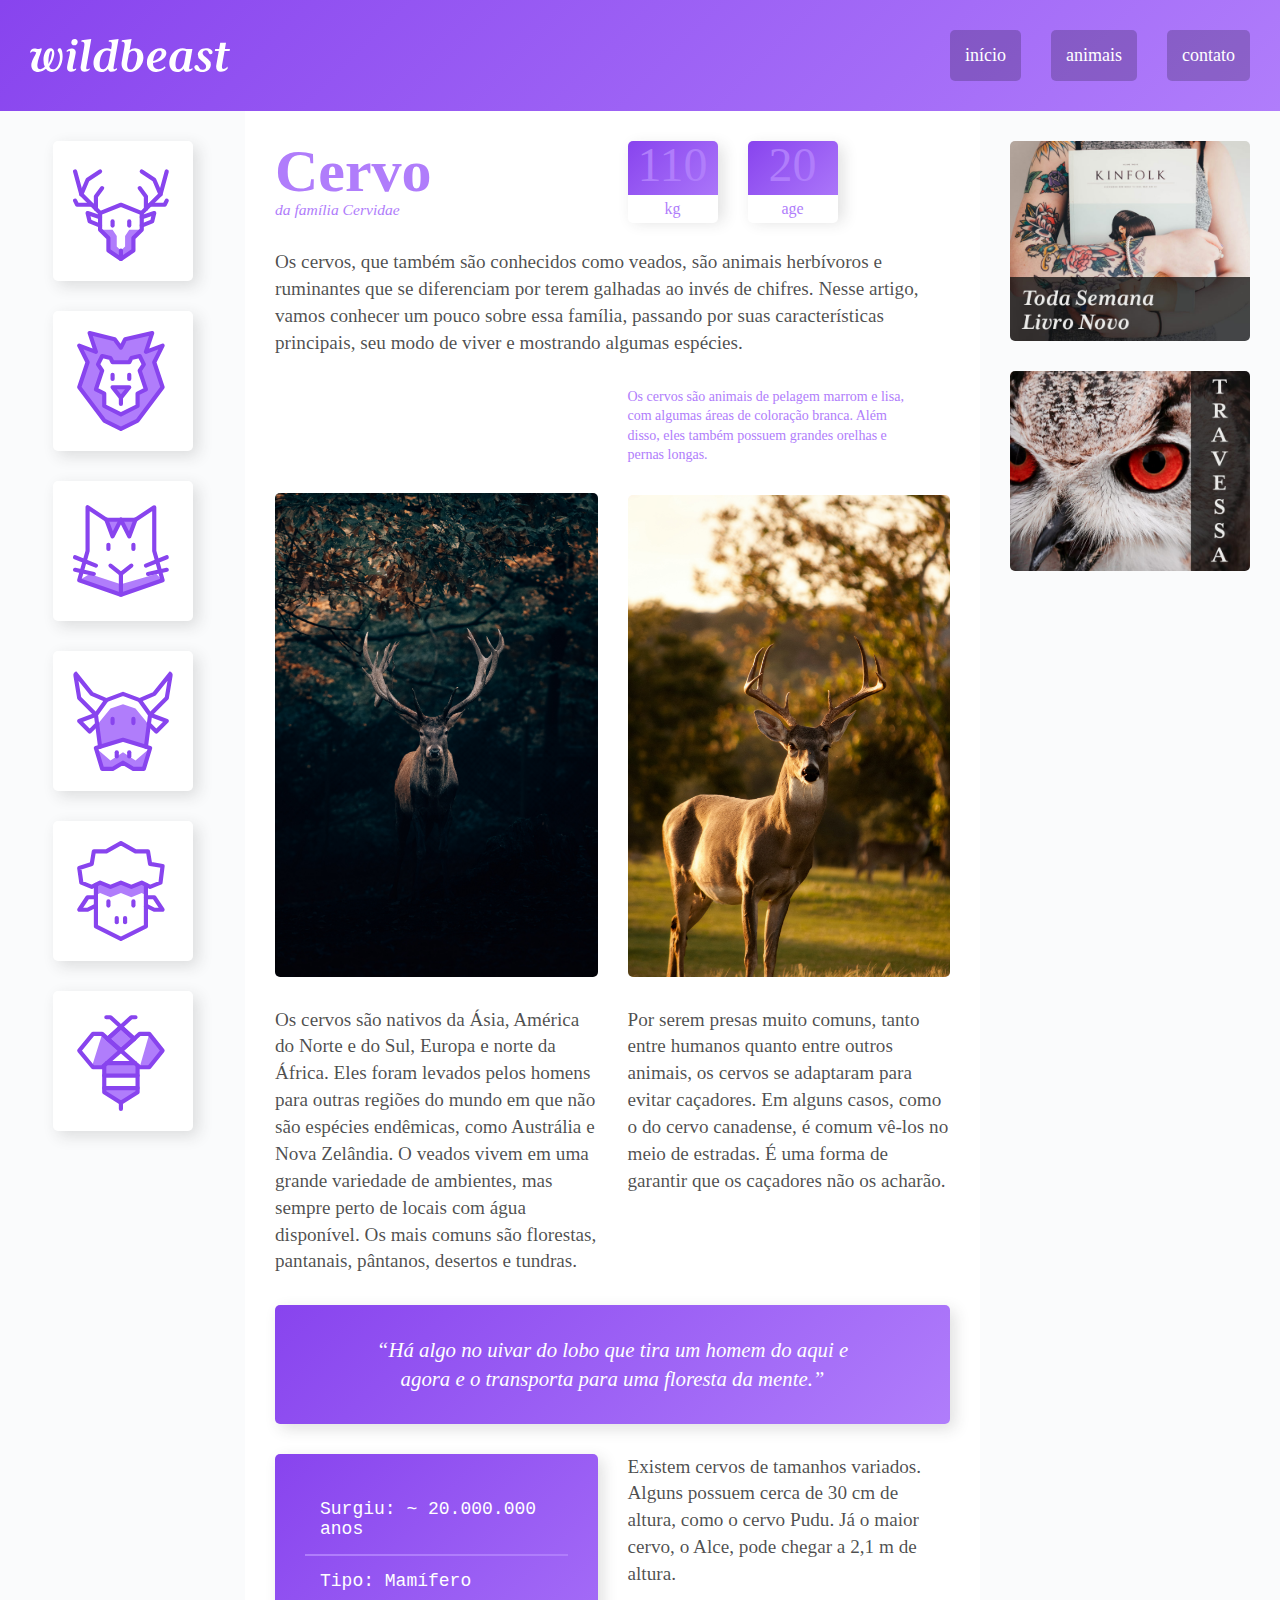
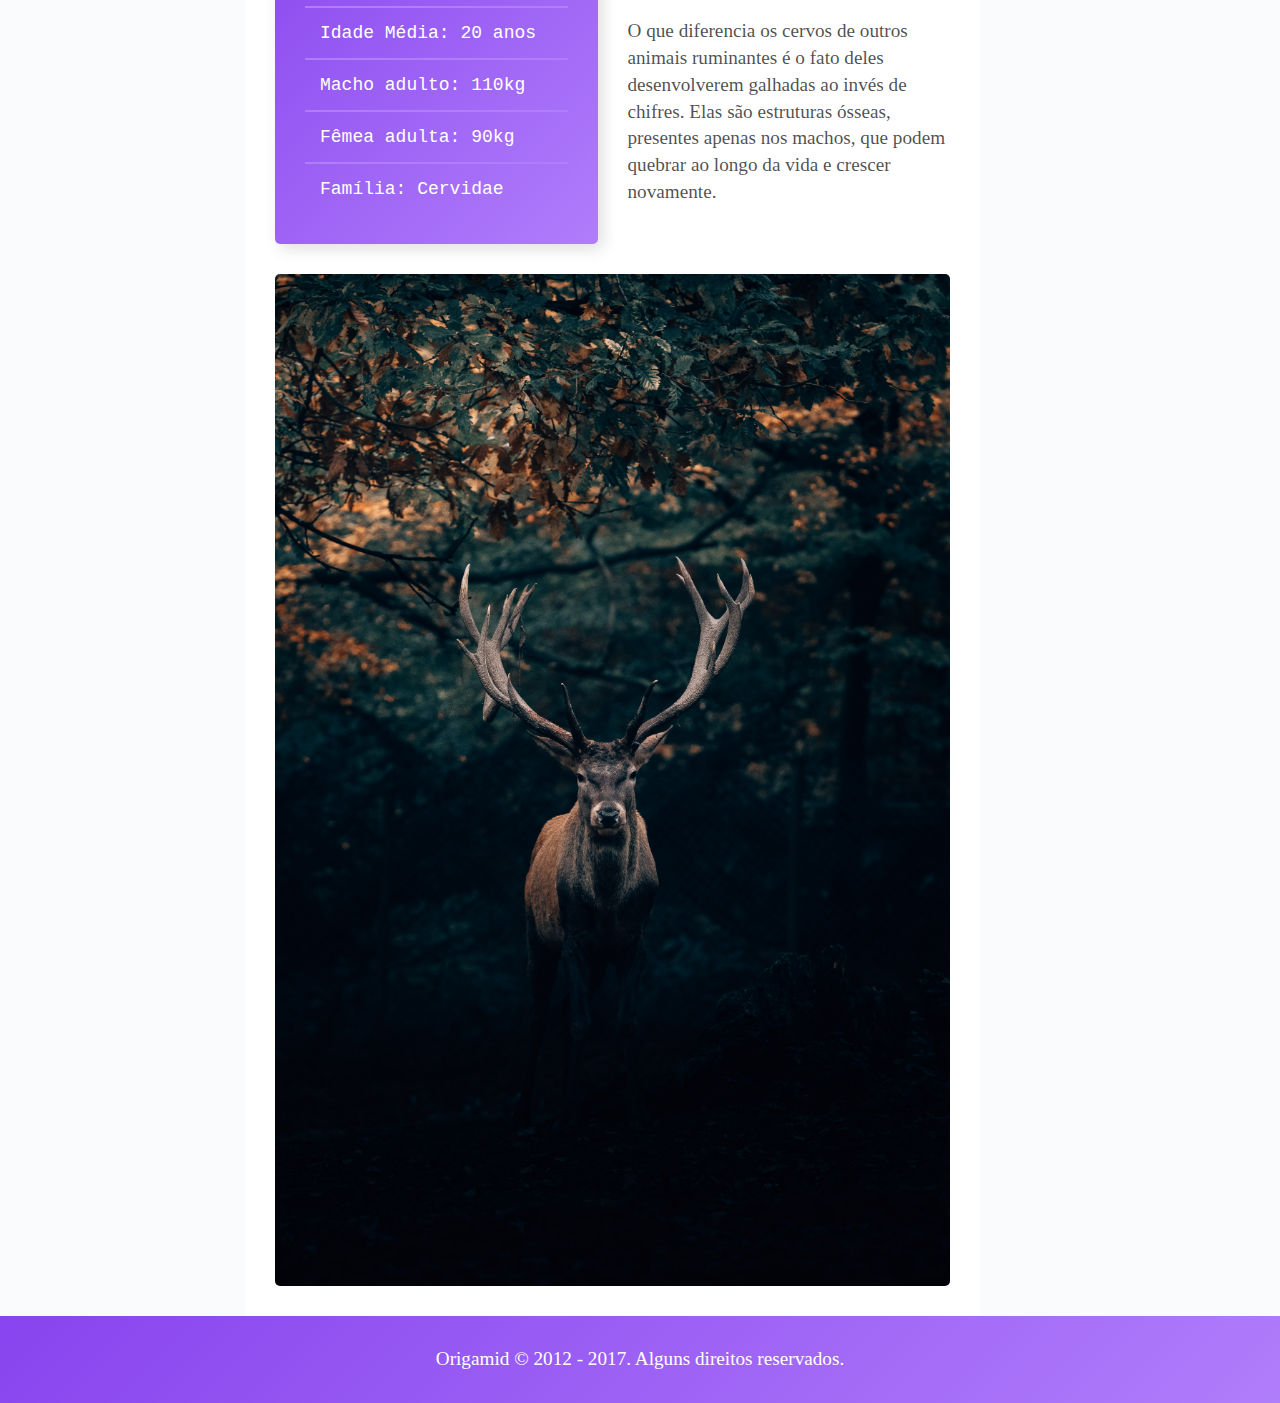
==== commit 93f61501: "Criando a classe 'js' no elemento html" ====
--- a/index.html
+++ b/index.html
@@ -8,6 +8,10 @@
   <meta name="viewport" content="width=device-width, initial-scale=1.0, shrink-to-fit=no">
 
   <link href="https://fonts.googleapis.com/css2?family=Volkhov:ital,wght@0,400;0,700;1,400&display=swap" rel="stylesheet">
+
+  <script>
+    document.documentElement.className += ' js';
+  </script>
 
   <link rel="stylesheet" href="css/style.css">
 
--- a/css/style.css
+++ b/css/style.css
@@ -335,4 +335,24 @@
   color: white;
   text-align: center;
   padding: 30px;
+}
+
+.js-tabcontent section{
+  display: none;
+}
+
+.js-tabcontent section.ativo{
+  display: grid !important;
+  animation: show .5s forwards;
+}
+
+@keyframes show{
+  from{
+    opacity: 0;
+    transform: translate3d(-80px, 0, 0);
+  }
+  to{
+    opacity: 2;
+    transform: translate3d(0, 0, 0);
+  }
 }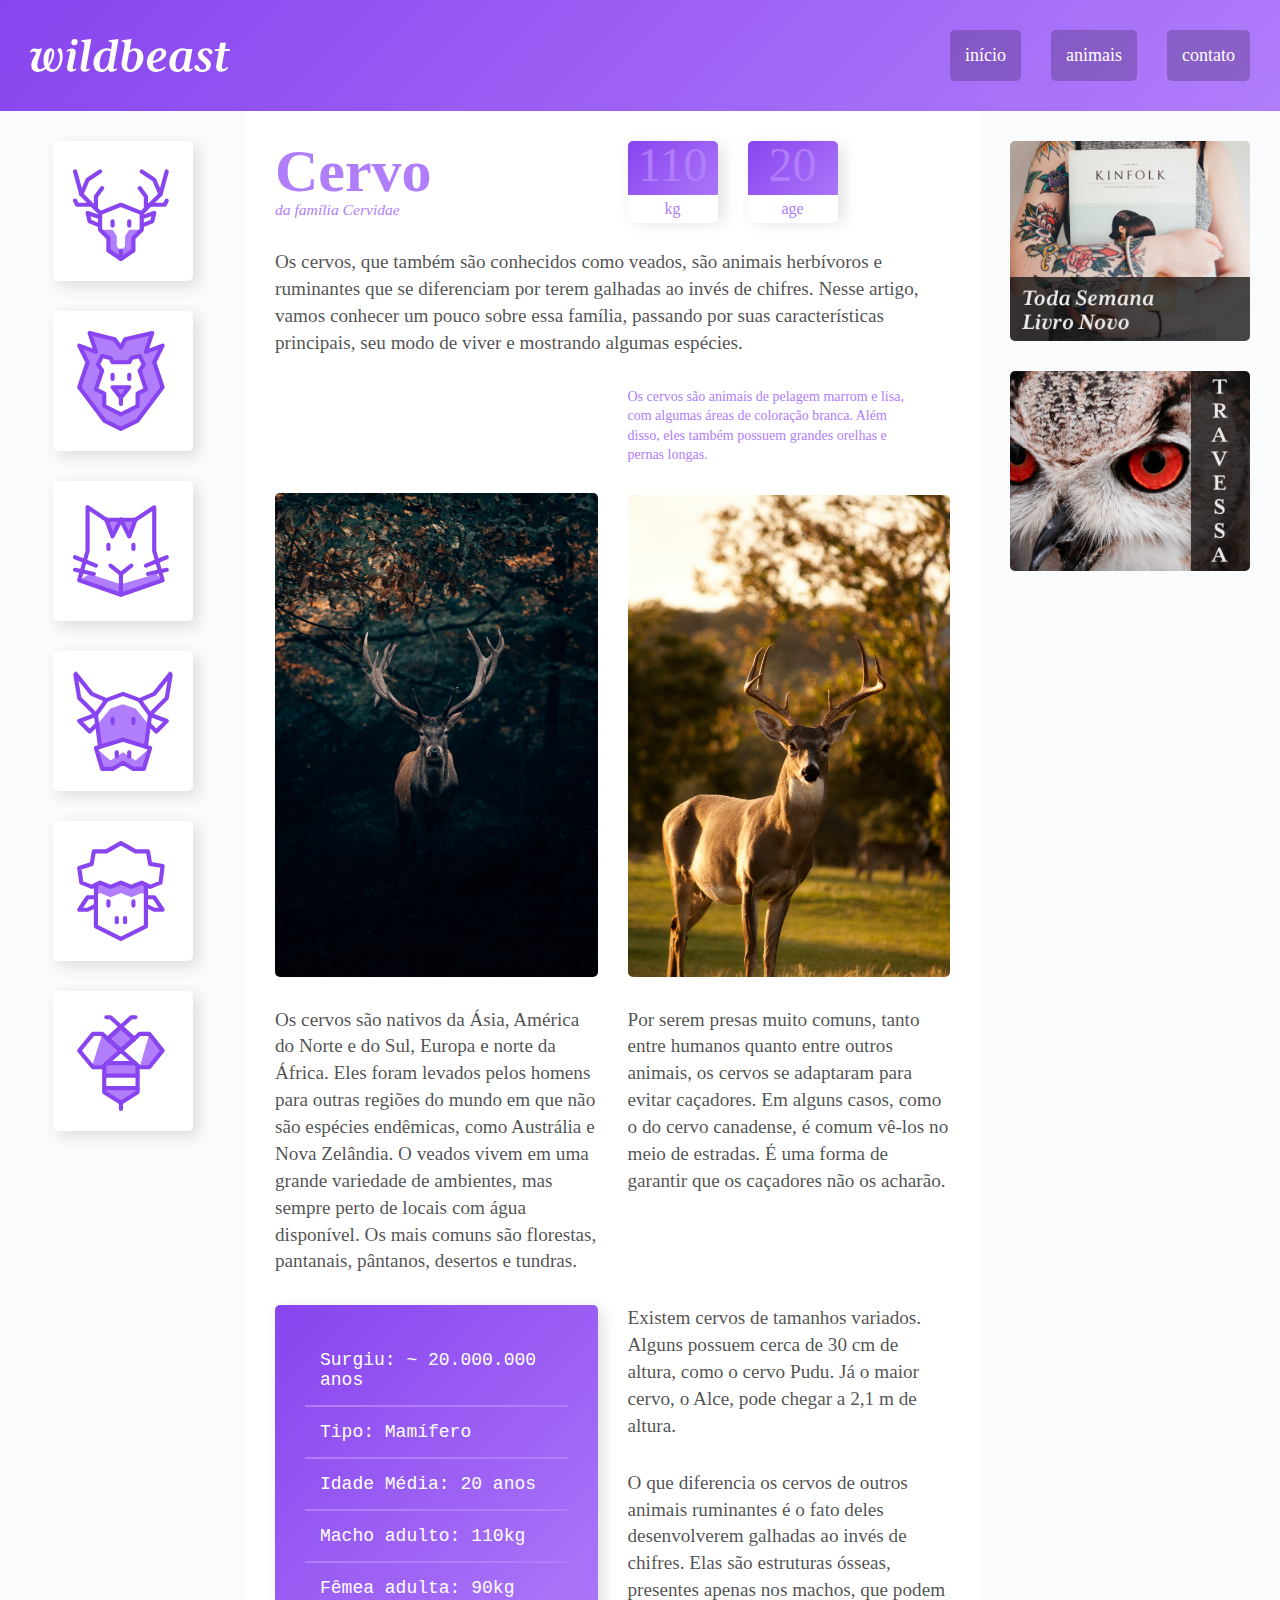
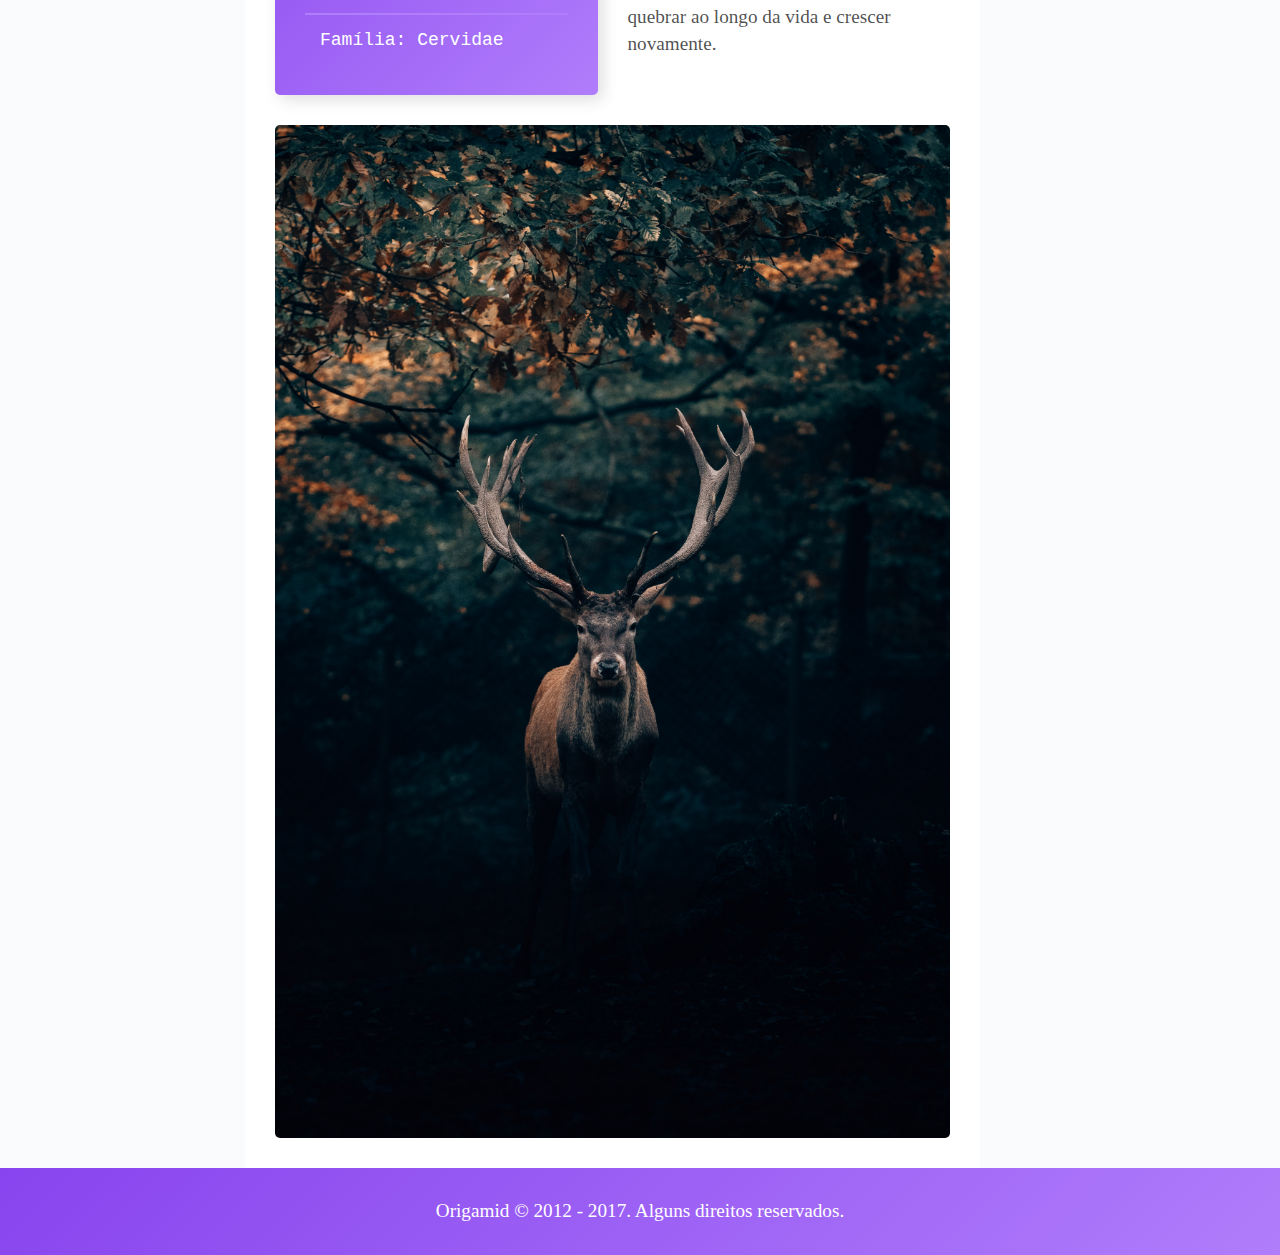
==== commit 67c8f047: "Removendo blockquote" ====
--- a/index.html
+++ b/index.html
@@ -75,10 +75,6 @@
 
           <p>Por serem presas muito comuns, tanto entre humanos quanto entre outros animais, os cervos se adaptaram para evitar caçadores. Em alguns casos, como o do cervo canadense, é comum vê-los no meio de estradas. É uma forma de garantir que os caçadores não os acharão.</p>
 
-          <blockquote class="citacao col-wide">
-            <p>“Há algo no uivar do lobo que tira um homem do aqui e agora e o transporta para uma floresta da mente.”</p>
-          </blockquote>
-
           <ul class="atributos">
             <li>Surgiu: ~ 20.000.000 anos</li>
             <li>Tipo: Mamífero</li>
@@ -116,17 +112,13 @@
 
           <img class="imagem-1" src="img/leao1.jpg" alt="leao 1">
 
-          <p class="destaque">Os cervos são animais de pelagem marrom e lisa, com algumas áreas de coloração branca. Além disso, eles também possuem grandes orelhas e pernas longas.</p>
+          <p class="destaque">Os leões são os únicos animais da família dos grandes gatos considerados sociais, com os leões africanos sendo os mais sociáveis de todos. Eles gostam de estar juntos e mostram muito afeição por meio de brincadeiras, lambidas, ronronares, além de gostarem de dormir perto uns dos outros.</p>
 
           <img class="imagem-2" src="img/leao3.jpg" alt="leao 3">
 
           <p>A maior parte dos leões que hoje vive na natureza são encontrados nas savanas da África e demais regiões semi-desérticas. Ele já foi extinto de muitas áreas de florestas da Ásia e Europa. Eles vivem em grupos de até 40 indivíduos, sendo em sua maioria fêmeas, lideradas pelo macho alfa. As atividades no grupo são divididas entre os seus integrantes. Enquanto as fêmeas são responsáveis pela caça e cuidam dos filhotes, os machos garantem a proteção do grupo.</p>
 
           <p>Além disso, as suas atividades costumam acontecer ao entardecer. Os leões possuem excelente visão noturna, garantindo que a caça possa ocorrer durante a noite. A comunicação entre os leões é feita através de rugidos, eles servem para a alertar e demarcar o território ocupado. Para se ter uma ideia do seu poder, o rugido pode ser ouvido em até 9 km de distância!</p>
-
-          <blockquote class="citacao col-wide">
-            <p>“Há algo no uivar do lobo que tira um homem do aqui e agora e o transporta para uma floresta da mente.”</p>
-          </blockquote>
 
           <ul class="atributos">
             <li>Surgiu: 124.000 anos</li>
@@ -165,17 +157,13 @@
 
           <img class="imagem-1" src="img/gato-selvagem1.jpg" alt="lince 1">
 
-          <p class="destaque">Os cervos são animais de pelagem marrom e lisa, com algumas áreas de coloração branca. Além disso, eles também possuem grandes orelhas e pernas longas.</p>
+          <p class="destaque">A visão aguçada de um lince ganha esse status lendário de felino nos mitos de muitas culturas. Nos mitos gregos, nórdicos e norte-americanos, o lince vê o que os outros não podem e seu papel é revelar verdades ocultas..</p>
 
           <img class="imagem-2" src="img/gato-selvagem2.jpg" alt="lince 2">
 
           <p>É um animal de comportamento solitário e hábitos geralmente noturnos. Por ser um caçador que usa táticas de espreita, o lince é bastante silencioso ao caminhar, dificultando ainda mais sua visualização em ambientes naturais.</p>
 
           <p>Em algumas comunidades dos Bálcãs, uma região do sudeste europeu formada por países como Bósnia, Bulgária, Sérvia e Grécia, os linces são considerados “fantasmas”, pelo fato de raramente serem vistos.</p>
-
-          <blockquote class="citacao col-wide">
-            <p>“Há algo no uivar do lobo que tira um homem do aqui e agora e o transporta para uma floresta da mente.”</p>
-          </blockquote>
 
           <ul class="atributos">
             <li>Surgiu: ~ 7,2 milhões de anos</li>
@@ -222,10 +210,6 @@
 
           <p>Bovinos Highland também são encontrados na Escócia, Austrália, Áustria, Canadá, Dinamarca, Estónia, Finlândia, França, Alemanha, Nova Zelândia, Noruega, Suécia e Suíça. Os animais são chamados de gado escocês das montanhas, gado Scotch Highland ou escoceses. Independentemente de onde eles estão localizados hoje, estes animais podem traçar sua ascendência para a Escócia. Importações de animais, embriões e sêmen escoceses, pelos EUA e Canadá têm servido para garantir a continuação da raça na América do Norte.</p>
 
-          <blockquote class="citacao col-wide">
-            <p>“Há algo no uivar do lobo que tira um homem do aqui e agora e o transporta para uma floresta da mente.”</p>
-          </blockquote>
-
           <ul class="atributos">
             <li>Surgiu: a partir do século XII</li>
             <li>Tipo: Mamífero</li>
@@ -236,7 +220,7 @@
           </ul>
 
           <div class="informacoes">
-            <p>A pelagem dupla (camada externa grossa longa e camada interna lanosa e macia) é uma das diferenças mais notáveis entre Highlands e outras raças. O revestimento reduz a necessidade de caros celeiros e abrigos. A pelagem, além de vermelha e preta, amarela, dun, branca, tigrada e prata também são consideradas cores tradicionais.</p>
+            <p>O revestimento reduz a necessidade de caros celeiros e abrigos. A pelagem, além de vermelha e preta, amarela, dun, branca, tigrada e prata também são consideradas cores tradicionais.</p>
             <p>Devido à pelagem dupla, esta raça não precisa de uma pesada camada de gordura subcutânea para o isolamento. Isso permite que este animal, mesmo criado com forragem de baixa qualidade, produz carne magra, com bons níveis de marmoreio, baixo teor de gordura e alta qualidade.</p>
           </div>
 
@@ -271,9 +255,6 @@
 
           <p>As ovelhas domésticas têm desempenhado um papel fundamental para a espécie humana, que utiliza sua lã para fazer roupas e até mesmo tapetes. A carne, seja de animais adultos ou de filhotes, é amplamente consumida, bem como seu leite e os diversos tipos de queijos feitos com ele. Através de seleção artificial, foram obtidas mais de 800 raças de ovelhas domésticas que ocupam as mais diferentes regiões: desde desertos até áreas tropicais úmidas.</p>
 
-          <blockquote class="citacao col-wide">
-            <p>“Há algo no uivar do lobo que tira um homem do aqui e agora e o transporta para uma floresta da mente.”</p>
-          </blockquote>
 
           <ul class="atributos">
             <li>Surgiu: 9.000 a.c.</li>
@@ -320,10 +301,6 @@
           <p>Na cabeça, as abelhas possuem um par de antenas, onde estão localizadas estruturas olfativas – bastante desenvolvidas – e auditivas, que as auxiliam na orientação. Na cabeça também estão presentes três ocelos (olhos simples) na região frontal e dois olhos compostos na região lateral. As peças bucais permitem que a abelha consiga mastigar materiais sólidos, bem como sugar líquidos.</p>
 
           <p>A presença de um par de mandíbulas fortes permite também que elas cortem e manipulem diversos materiais, como a cera e o própolis na construção do ninho. A língua, coberta de pelos, permite, entre outras funções, a coleta do grão de pólen. Além dessas estruturas, na cabeça também estão presentes importantes glândulas, como as mandibulares (ajudam a processar a geleia real).</p>
-
-          <blockquote class="citacao col-wide">
-            <p>“Há algo no uivar do lobo que tira um homem do aqui e agora e o transporta para uma floresta da mente.”</p>
-          </blockquote>
 
           <ul class="atributos">
             <li>Surgiu: 150.000.000 anos</li>
--- a/css/style.css
+++ b/css/style.css
@@ -284,6 +284,7 @@
   max-width: 20em;
 }
 
+
 .citacao, .atributos{
   align-self: start;
   padding: 30px;
@@ -312,6 +313,7 @@
   border-top: 2px solid #b07dfb;
 }
 
+
 /*Anúncios*/
 
 .anuncios{
@@ -337,7 +339,7 @@
   padding: 30px;
 }
 
-.js-tabcontent section{
+.js .js-tabcontent section{
   display: none;
 }
 
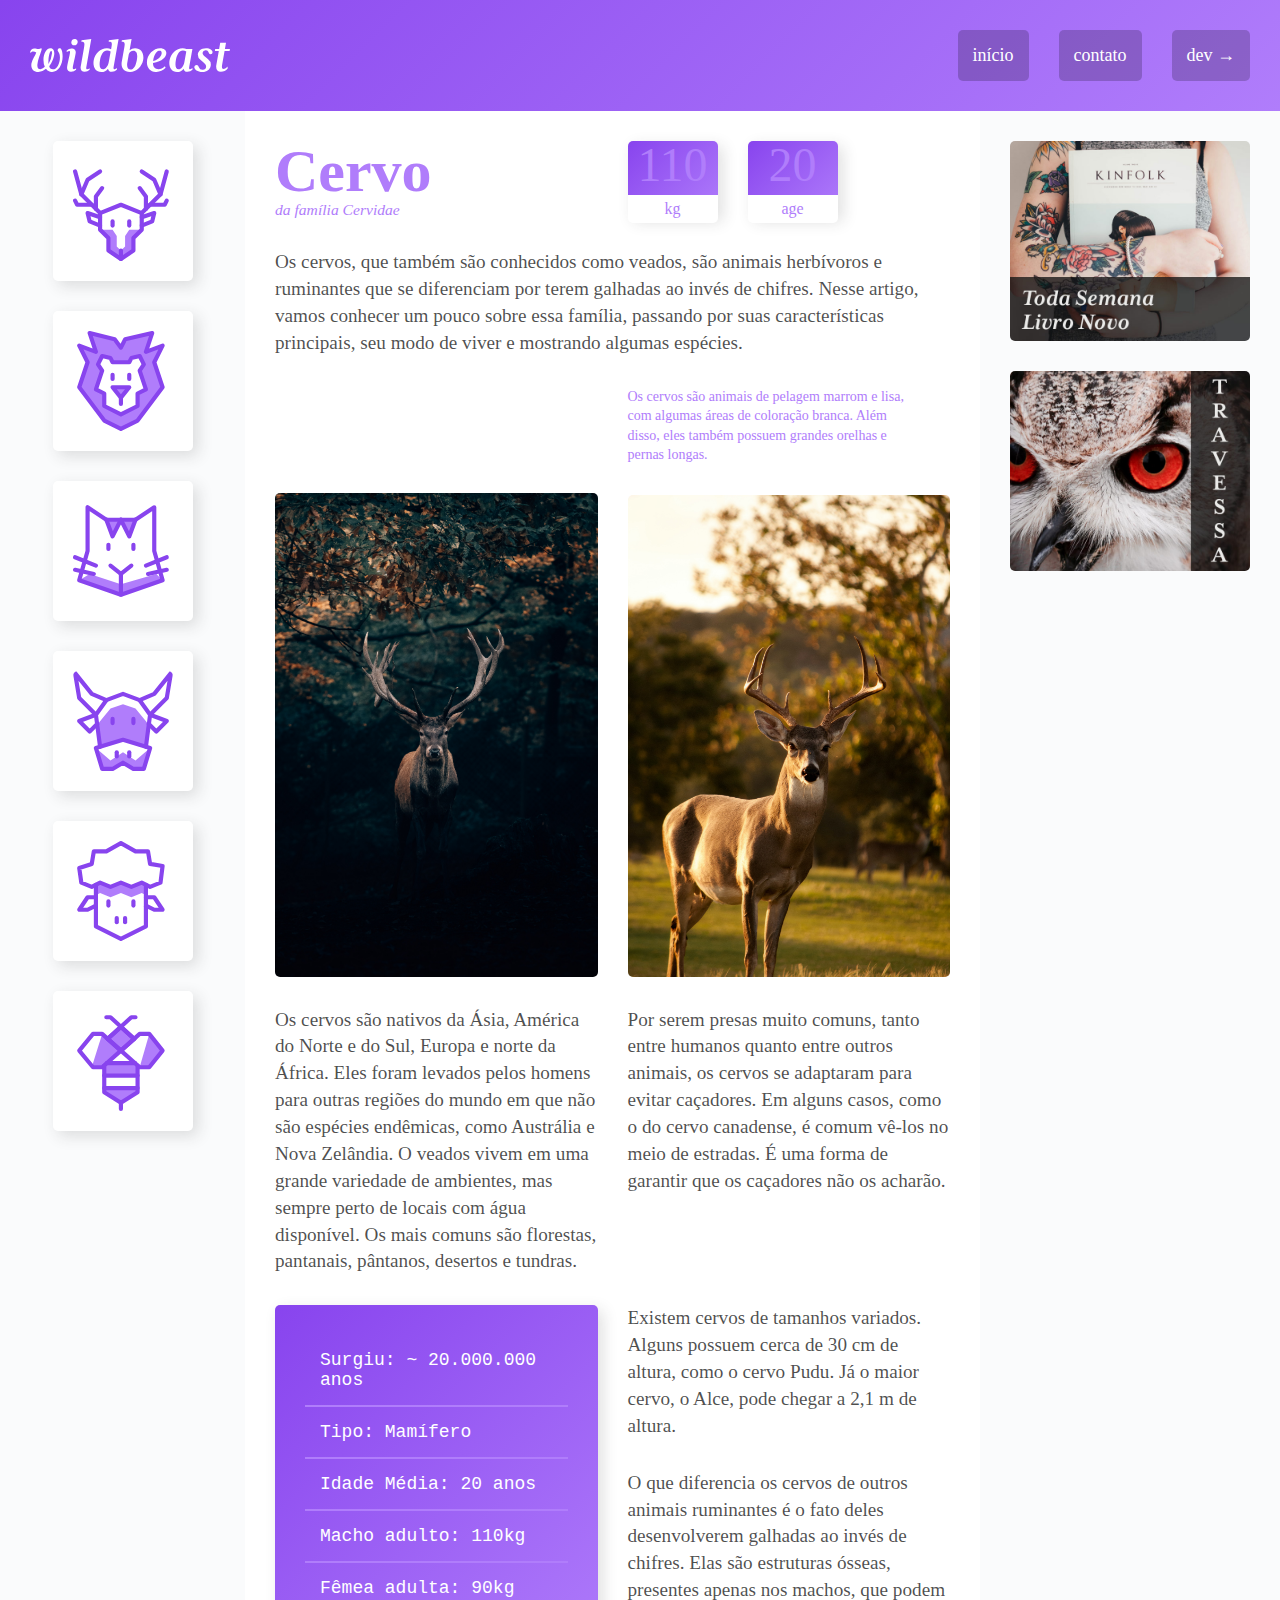
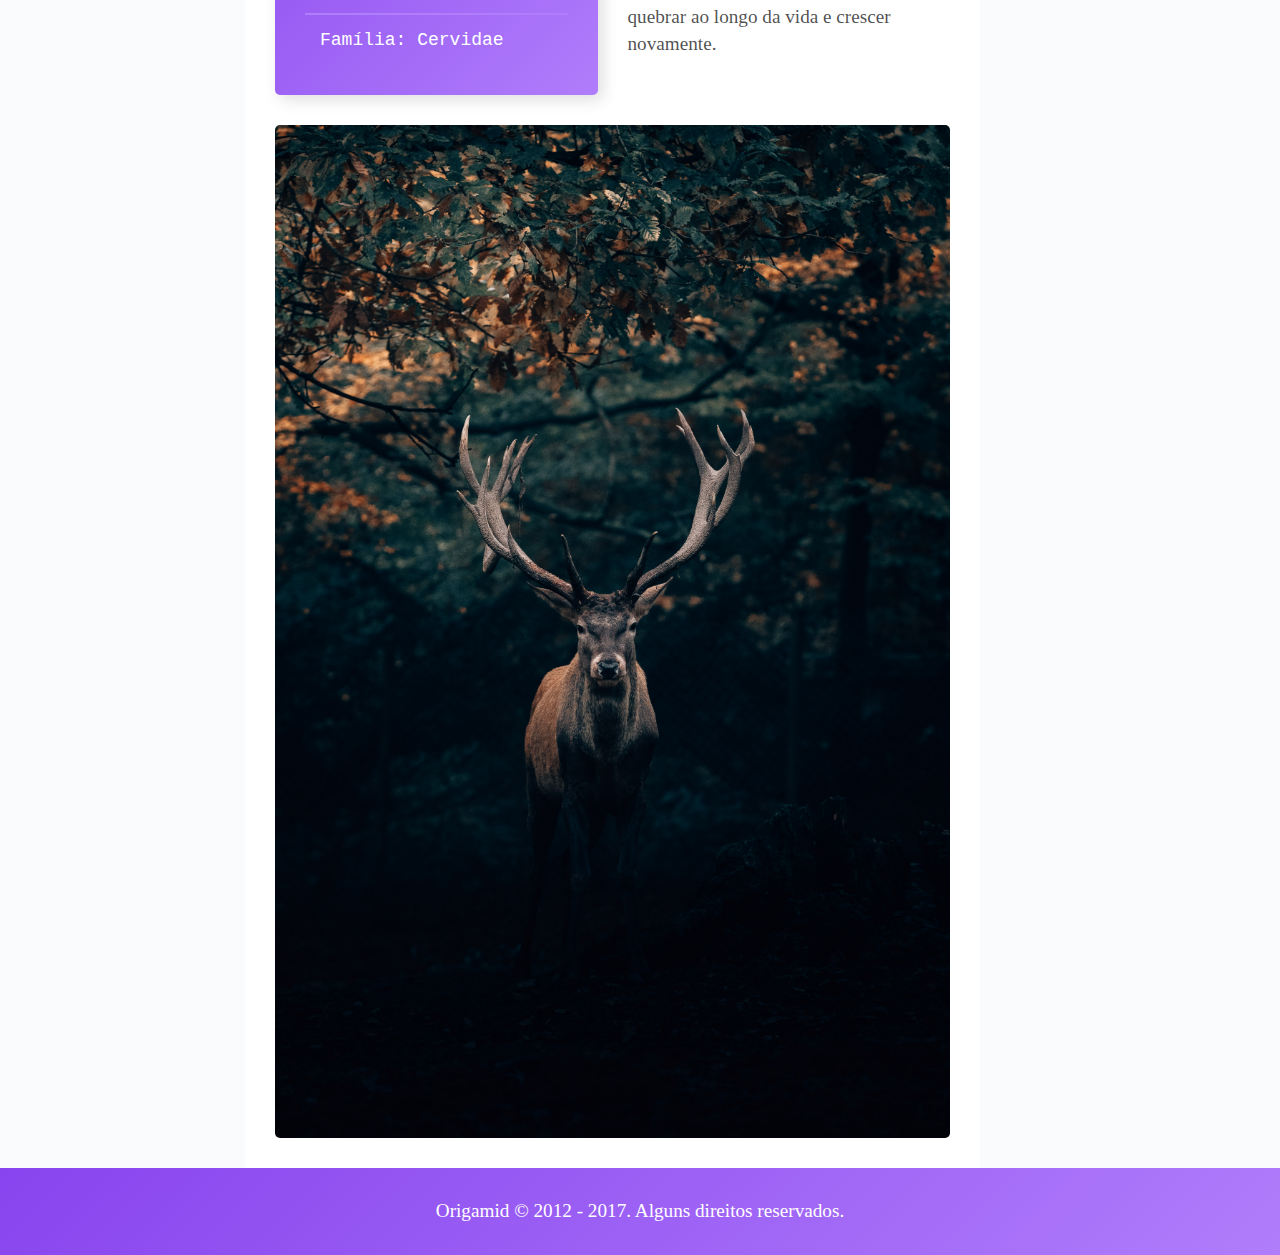
==== commit e3175d45: "Editando ícones do menu" ====
--- a/index.html
+++ b/index.html
@@ -28,8 +28,8 @@
       <nav>
         <ul>
           <li><a href="./index.html">início</a></li>
-          <li><a href="./animais.html">animais</a></li>
           <li><a href="./contato.html">contato</a></li>
+          <li><a href="./contato.html">dev →</a></li>
         </ul>
       </nav>
     </header>
--- a/css/style.css
+++ b/css/style.css
@@ -1,4 +1,4 @@
-body, p, h1, ul, li, blockquote{
+body, p, h1, ul, li{
   padding: 0;
   margin: 0;
 }
@@ -293,15 +293,6 @@
   background: linear-gradient(135deg, #8844ee, #b07dfb);
 }
 
-.citacao p{
-  font-size: 1.3em;
-  font-style: italic;
-  text-align: center;
-  max-width: 500px;
-  margin: 0 auto;
-  color: white;
-}
-
 .atributos li{
   color: white;
   font-family: Courier, monospace;
